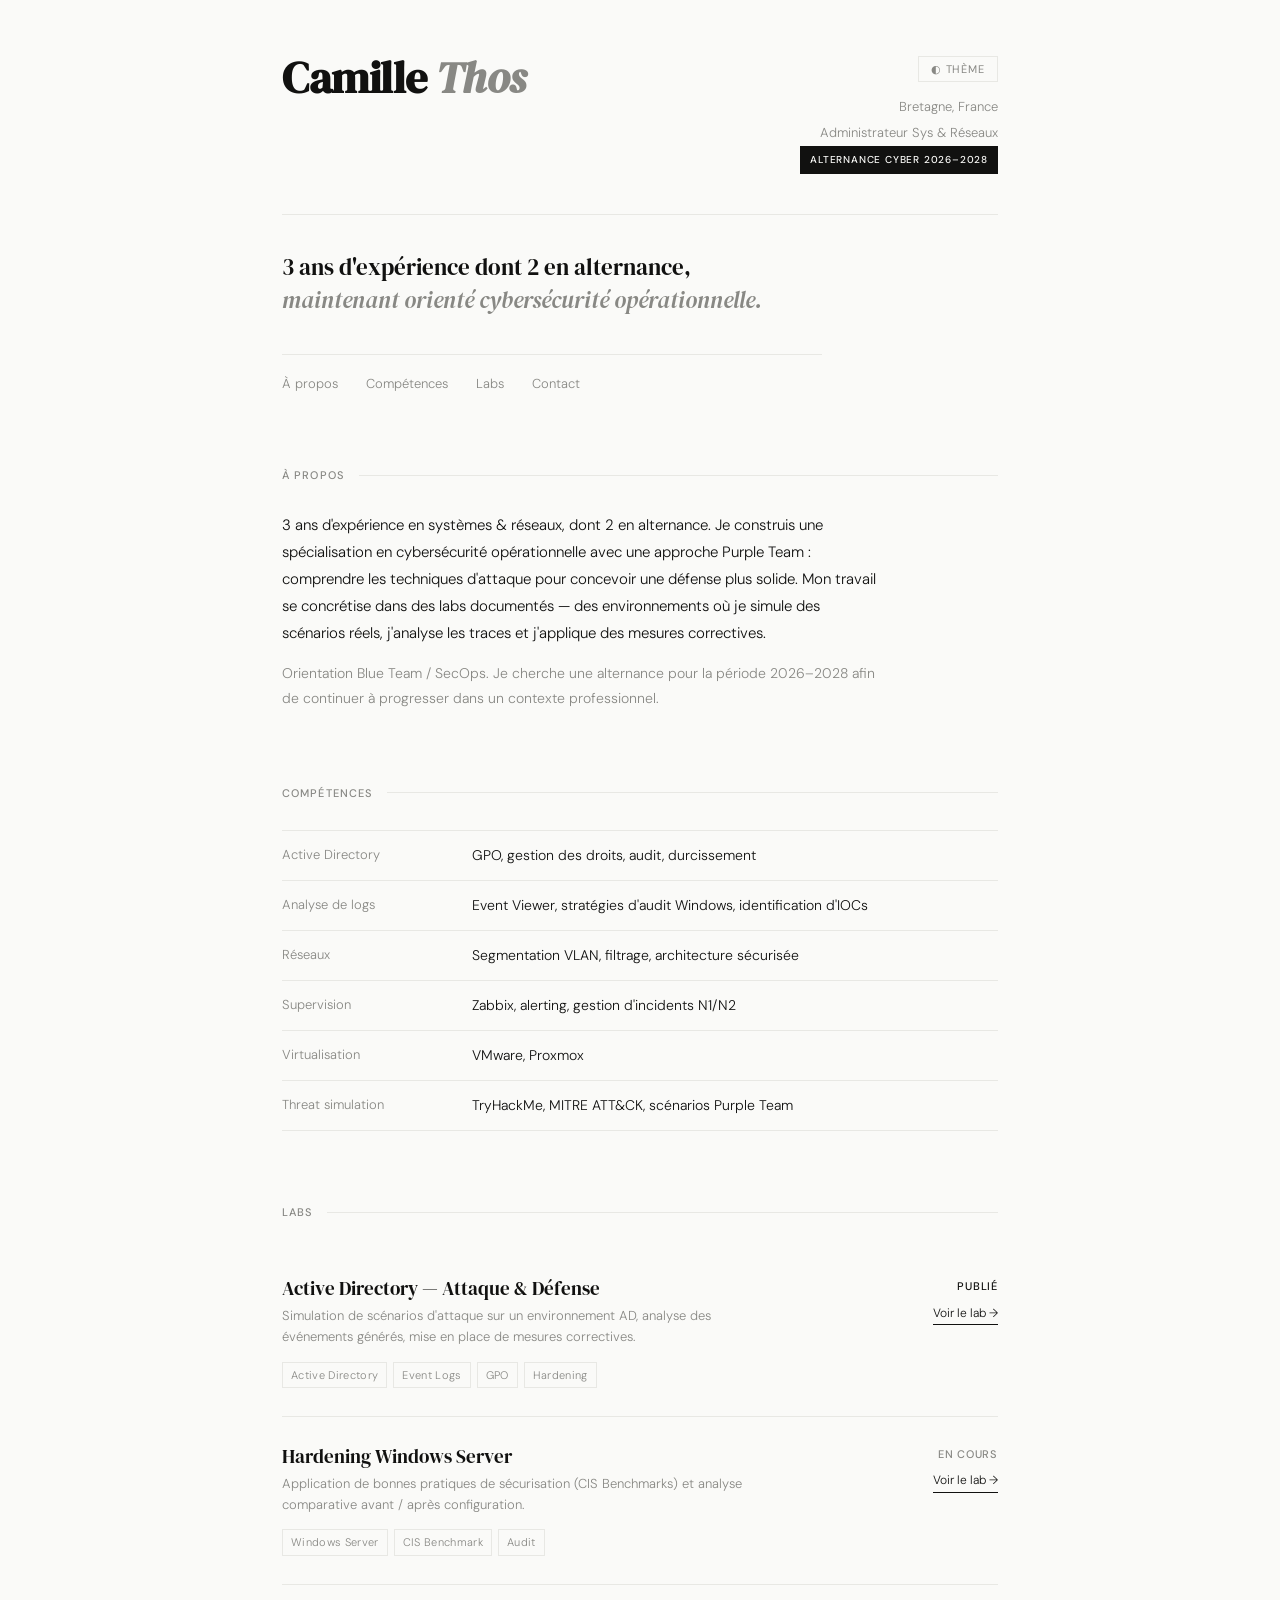
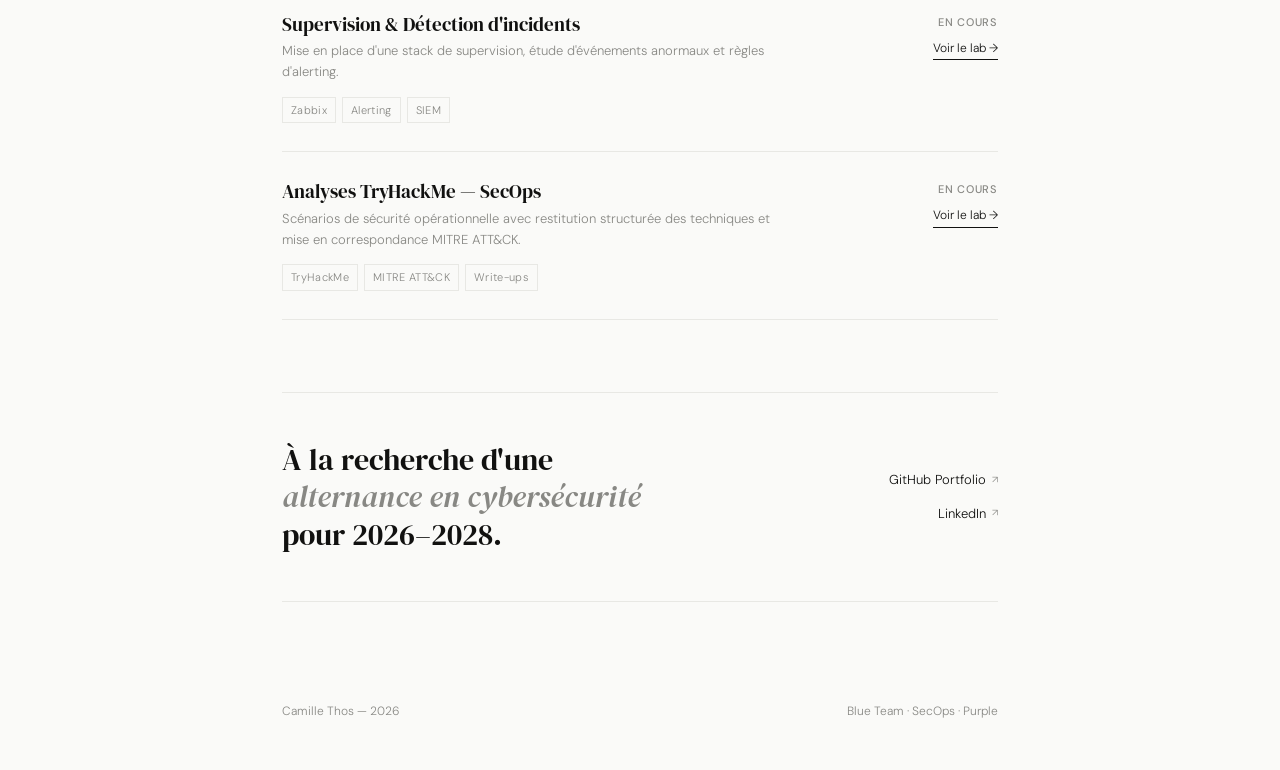
==== index.html @ 704ea91e "Update index.html" ====
<!DOCTYPE html>
<html lang="fr" data-theme="light">
<head>
  <meta charset="UTF-8" />
  <meta name="viewport" content="width=device-width, initial-scale=1.0" />
  <title>Camille Thos</title>
  <link href="https://fonts.googleapis.com/css2?family=DM+Serif+Display:ital@0;1&family=DM+Sans:opsz,wght@9..40,300;9..40,400;9..40,500&display=swap" rel="stylesheet" />
  <style>
    *, *::before, *::after { box-sizing: border-box; margin: 0; padding: 0; }

    :root {
      --white: #fafaf8;
      --black: #111110;
      --gray: #888884;
      --light: #e8e8e4;
      --serif: 'DM Serif Display', Georgia, serif;
      --sans: 'DM Sans', sans-serif;
    }

    [data-theme="dark"] {
      --white: #111110;
      --black: #eeecea;
      --gray: #888884;
      --light: #2a2a28;
    }

    html { scroll-behavior: smooth; }

    body {
      background: var(--white);
      color: var(--black);
      font-family: var(--sans);
      font-weight: 300;
      font-size: 15px;
      line-height: 1.65;
      transition: background 0.2s, color 0.2s;
    }

    .container {
      max-width: 780px;
      margin: 0 auto;
      padding: 0 32px;
    }

    /* ── HEADER ── */
    header { padding: 56px 0 0; margin-bottom: 72px; }

    .header-top {
      display: flex;
      justify-content: space-between;
      align-items: flex-start;
      padding-bottom: 40px;
      border-bottom: 1px solid var(--light);
    }

    .name { font-family: var(--serif); font-size: 44px; line-height: 1; letter-spacing: -0.01em; }
    .name em { font-style: italic; color: var(--gray); }

    .header-right {
      display: flex;
      flex-direction: column;
      align-items: flex-end;
      gap: 12px;
    }

    .header-meta { text-align: right; font-size: 13px; color: var(--gray); line-height: 2; }

    .badge {
      display: inline-block;
      background: var(--black);
      color: var(--white);
      font-size: 10px;
      font-weight: 500;
      letter-spacing: 0.08em;
      text-transform: uppercase;
      padding: 4px 10px;
    }

    .theme-toggle {
      background: none;
      border: 1px solid var(--light);
      color: var(--gray);
      font-family: var(--sans);
      font-size: 11px;
      letter-spacing: 0.08em;
      text-transform: uppercase;
      padding: 5px 12px;
      cursor: pointer;
      transition: border-color 0.15s, color 0.15s;
    }
    .theme-toggle:hover { border-color: var(--gray); color: var(--black); }

    .header-intro {
      font-family: var(--serif);
      font-size: 23px;
      line-height: 1.45;
      max-width: 540px;
      padding: 36px 0;
      border-bottom: 1px solid var(--light);
    }
    .header-intro em { font-style: italic; color: var(--gray); }

    nav { display: flex; gap: 28px; padding: 18px 0 0; font-size: 13px; }
    nav a { color: var(--gray); text-decoration: none; transition: color 0.15s; }
    nav a:hover { color: var(--black); }

    /* ── SECTIONS ── */
    section { margin-bottom: 72px; }

    .section-label {
      font-size: 11px;
      font-weight: 500;
      letter-spacing: 0.1em;
      text-transform: uppercase;
      color: var(--gray);
      margin-bottom: 28px;
      display: flex;
      align-items: center;
      gap: 14px;
    }
    .section-label::after { content: ''; flex: 1; height: 1px; background: var(--light); }

    /* ── ABOUT ── */
    .about-body { max-width: 600px; }
    .about-body p { font-size: 15px; line-height: 1.8; }
    .about-body p + p { margin-top: 14px; color: var(--gray); font-size: 14px; }

    /* ── SKILLS ── */
    .skills-table { width: 100%; border-collapse: collapse; }
    .skills-table tr { border-bottom: 1px solid var(--light); }
    .skills-table tr:first-child { border-top: 1px solid var(--light); }
    .skills-table td { padding: 13px 0; vertical-align: top; font-size: 14px; }
    .skills-table td:first-child { width: 190px; color: var(--gray); font-size: 13px; padding-right: 20px; }

    /* ── LABS ── */
    .lab {
      padding: 28px 0;
      border-bottom: 1px solid var(--light);
      display: grid;
      grid-template-columns: 1fr auto;
      gap: 20px;
      align-items: start;
    }
    .lab:first-child { border-top: 1px solid var(--light); }
    .lab-title { font-family: var(--serif); font-size: 19px; margin-bottom: 6px; line-height: 1.2; }
    .lab-desc { font-size: 13px; color: var(--gray); line-height: 1.6; margin-bottom: 14px; max-width: 500px; }
    .lab-tags { display: flex; flex-wrap: wrap; gap: 6px; }
    .lab-tag { font-size: 11px; color: var(--gray); border: 1px solid var(--light); padding: 3px 8px; letter-spacing: 0.03em; }
    .lab-aside { text-align: right; }
    .lab-status { font-size: 11px; font-weight: 500; letter-spacing: 0.07em; text-transform: uppercase; color: var(--gray); display: block; margin-bottom: 8px; }
    .lab-status.on { color: var(--black); }
    .lab-link { font-size: 12px; color: var(--black); text-decoration: none; border-bottom: 1px solid currentColor; padding-bottom: 1px; transition: opacity 0.15s; display: block; }
    .lab-link:hover { opacity: 0.4; }

    /* ── CONTACT ── */
    .contact-wrap {
      border-top: 1px solid var(--light);
      border-bottom: 1px solid var(--light);
      padding: 48px 0;
      display: flex;
      justify-content: space-between;
      align-items: center;
      gap: 32px;
      flex-wrap: wrap;
    }
    .contact-heading { font-family: var(--serif); font-size: 30px; line-height: 1.25; }
    .contact-heading em { font-style: italic; color: var(--gray); }
    .contact-links { display: flex; flex-direction: column; gap: 12px; align-items: flex-end; }
    .clink { font-size: 13px; color: var(--black); text-decoration: none; display: flex; align-items: center; gap: 6px; transition: opacity 0.15s; }
    .clink:hover { opacity: 0.45; }
    .clink::after { content: '↗'; font-size: 10px; color: var(--gray); }

    /* ── FOOTER ── */
    footer { padding: 28px 0 48px; font-size: 12px; color: var(--gray); display: flex; justify-content: space-between; flex-wrap: wrap; gap: 8px; }

    /* ── FADE ── */
    [data-f] { opacity: 0; transform: translateY(10px); transition: opacity 0.5s ease, transform 0.5s ease; }
    [data-f].in { opacity: 1; transform: none; }

    @media (max-width: 580px) {
      .header-top { flex-direction: column; gap: 20px; }
      .header-right { align-items: flex-start; }
      .name { font-size: 34px; }
      .header-intro { font-size: 19px; }
      .lab { grid-template-columns: 1fr; }
      .lab-aside { text-align: left; display: flex; gap: 14px; align-items: center; }
      .contact-wrap { flex-direction: column; }
      .contact-links { align-items: flex-start; }
    }
  </style>
</head>
<body>
<div class="container">

  <header>
    <div class="header-top">
      <h1 class="name">Camille <em>Thos</em></h1>
      <div class="header-right">
        <button class="theme-toggle" onclick="toggleTheme()">◐ Thème</button>
        <div class="header-meta">
          Bretagne, France<br>
          Administrateur Sys & Réseaux<br>
          <span class="badge">Alternance cyber 2026–2028</span>
        </div>
      </div>
    </div>

    <p class="header-intro">
      3 ans d'expérience dont 2 en alternance,<br>
      <em>maintenant orienté cybersécurité opérationnelle.</em>
    </p>

    <nav>
      <a href="#apropos">À propos</a>
      <a href="#competences">Compétences</a>
      <a href="#labs">Labs</a>
      <a href="#contact">Contact</a>
    </nav>
  </header>

  <section id="apropos" data-f>
    <div class="section-label">À propos</div>
    <div class="about-body">
      <p>3 ans d'expérience en systèmes & réseaux, dont 2 en alternance. Je construis une spécialisation en cybersécurité opérationnelle avec une approche Purple Team : comprendre les techniques d'attaque pour concevoir une défense plus solide. Mon travail se concrétise dans des labs documentés — des environnements où je simule des scénarios réels, j'analyse les traces et j'applique des mesures correctives.</p>
      <p>Orientation Blue Team / SecOps. Je cherche une alternance pour la période 2026–2028 afin de continuer à progresser dans un contexte professionnel.</p>
    </div>
  </section>

  <section id="competences" data-f>
    <div class="section-label">Compétences</div>
    <table class="skills-table">
      <tr><td>Active Directory</td><td>GPO, gestion des droits, audit, durcissement</td></tr>
      <tr><td>Analyse de logs</td><td>Event Viewer, stratégies d'audit Windows, identification d'IOCs</td></tr>
      <tr><td>Réseaux</td><td>Segmentation VLAN, filtrage, architecture sécurisée</td></tr>
      <tr><td>Supervision</td><td>Zabbix, alerting, gestion d'incidents N1/N2</td></tr>
      <tr><td>Virtualisation</td><td>VMware, Proxmox</td></tr>
      <tr><td>Threat simulation</td><td>TryHackMe, MITRE ATT&amp;CK, scénarios Purple Team</td></tr>
    </table>
  </section>

  <section id="labs" data-f>
    <div class="section-label">Labs</div>

    <div class="lab">
      <div>
        <div class="lab-title">Active Directory — Attaque & Défense</div>
        <div class="lab-desc">Simulation de scénarios d'attaque sur un environnement AD, analyse des événements générés, mise en place de mesures correctives.</div>
        <div class="lab-tags">
          <span class="lab-tag">Active Directory</span>
          <span class="lab-tag">Event Logs</span>
          <span class="lab-tag">GPO</span>
          <span class="lab-tag">Hardening</span>
        </div>
      </div>
      <div class="lab-aside">
        <span class="lab-status on">Publié</span>
        <a class="lab-link" href="lab-ad.html">Voir le lab →</a>
      </div>
    </div>

    <div class="lab">
      <div>
        <div class="lab-title">Hardening Windows Server</div>
        <div class="lab-desc">Application de bonnes pratiques de sécurisation (CIS Benchmarks) et analyse comparative avant / après configuration.</div>
        <div class="lab-tags">
          <span class="lab-tag">Windows Server</span>
          <span class="lab-tag">CIS Benchmark</span>
          <span class="lab-tag">Audit</span>
        </div>
      </div>
      <div class="lab-aside">
        <span class="lab-status">En cours</span>
        <a class="lab-link" href="lab-hardening.html">Voir le lab →</a>
      </div>
    </div>

    <div class="lab">
      <div>
        <div class="lab-title">Supervision & Détection d'incidents</div>
        <div class="lab-desc">Mise en place d'une stack de supervision, étude d'événements anormaux et règles d'alerting.</div>
        <div class="lab-tags">
          <span class="lab-tag">Zabbix</span>
          <span class="lab-tag">Alerting</span>
          <span class="lab-tag">SIEM</span>
        </div>
      </div>
      <div class="lab-aside">
        <span class="lab-status">En cours</span>
        <a class="lab-link" href="lab-supervision.html">Voir le lab →</a>
      </div>
    </div>

    <div class="lab">
      <div>
        <div class="lab-title">Analyses TryHackMe — SecOps</div>
        <div class="lab-desc">Scénarios de sécurité opérationnelle avec restitution structurée des techniques et mise en correspondance MITRE ATT&amp;CK.</div>
        <div class="lab-tags">
          <span class="lab-tag">TryHackMe</span>
          <span class="lab-tag">MITRE ATT&amp;CK</span>
          <span class="lab-tag">Write-ups</span>
        </div>
      </div>
      <div class="lab-aside">
        <span class="lab-status">En cours</span>
        <a class="lab-link" href="lab-tryhackme.html">Voir le lab →</a>
      </div>
    </div>

  </section>

  <section id="contact" data-f>
    <div class="contact-wrap">
      <div class="contact-heading">
        À la recherche d'une<br>
        <em>alternance en cybersécurité</em><br>
        pour 2026–2028.
      </div>
      <div class="contact-links">
        <a class="clink" href="https://github.com/camille-thos/Cyber-Portfolio" target="_blank">GitHub Portfolio</a>
        <a class="clink" href="https://www.linkedin.com/in/camille-thos" target="_blank">LinkedIn</a>
      </div>
    </div>
  </section>

  <footer>
    <span>Camille Thos — 2026</span>
    <span>Blue Team · SecOps · Purple</span>
  </footer>

</div>
<script>
  const obs = new IntersectionObserver(entries => {
    entries.forEach(e => { if (e.isIntersecting) { e.target.classList.add('in'); obs.unobserve(e.target); } });
  }, { threshold: 0.08 });
  document.querySelectorAll('[data-f]').forEach(el => obs.observe(el));

  function toggleTheme() {
    const html = document.documentElement;
    const next = html.getAttribute('data-theme') === 'dark' ? 'light' : 'dark';
    html.setAttribute('data-theme', next);
    localStorage.setItem('theme', next);
  }
  const saved = localStorage.getItem('theme');
  if (saved) document.documentElement.setAttribute('data-theme', saved);
</script>
</body>
</html>
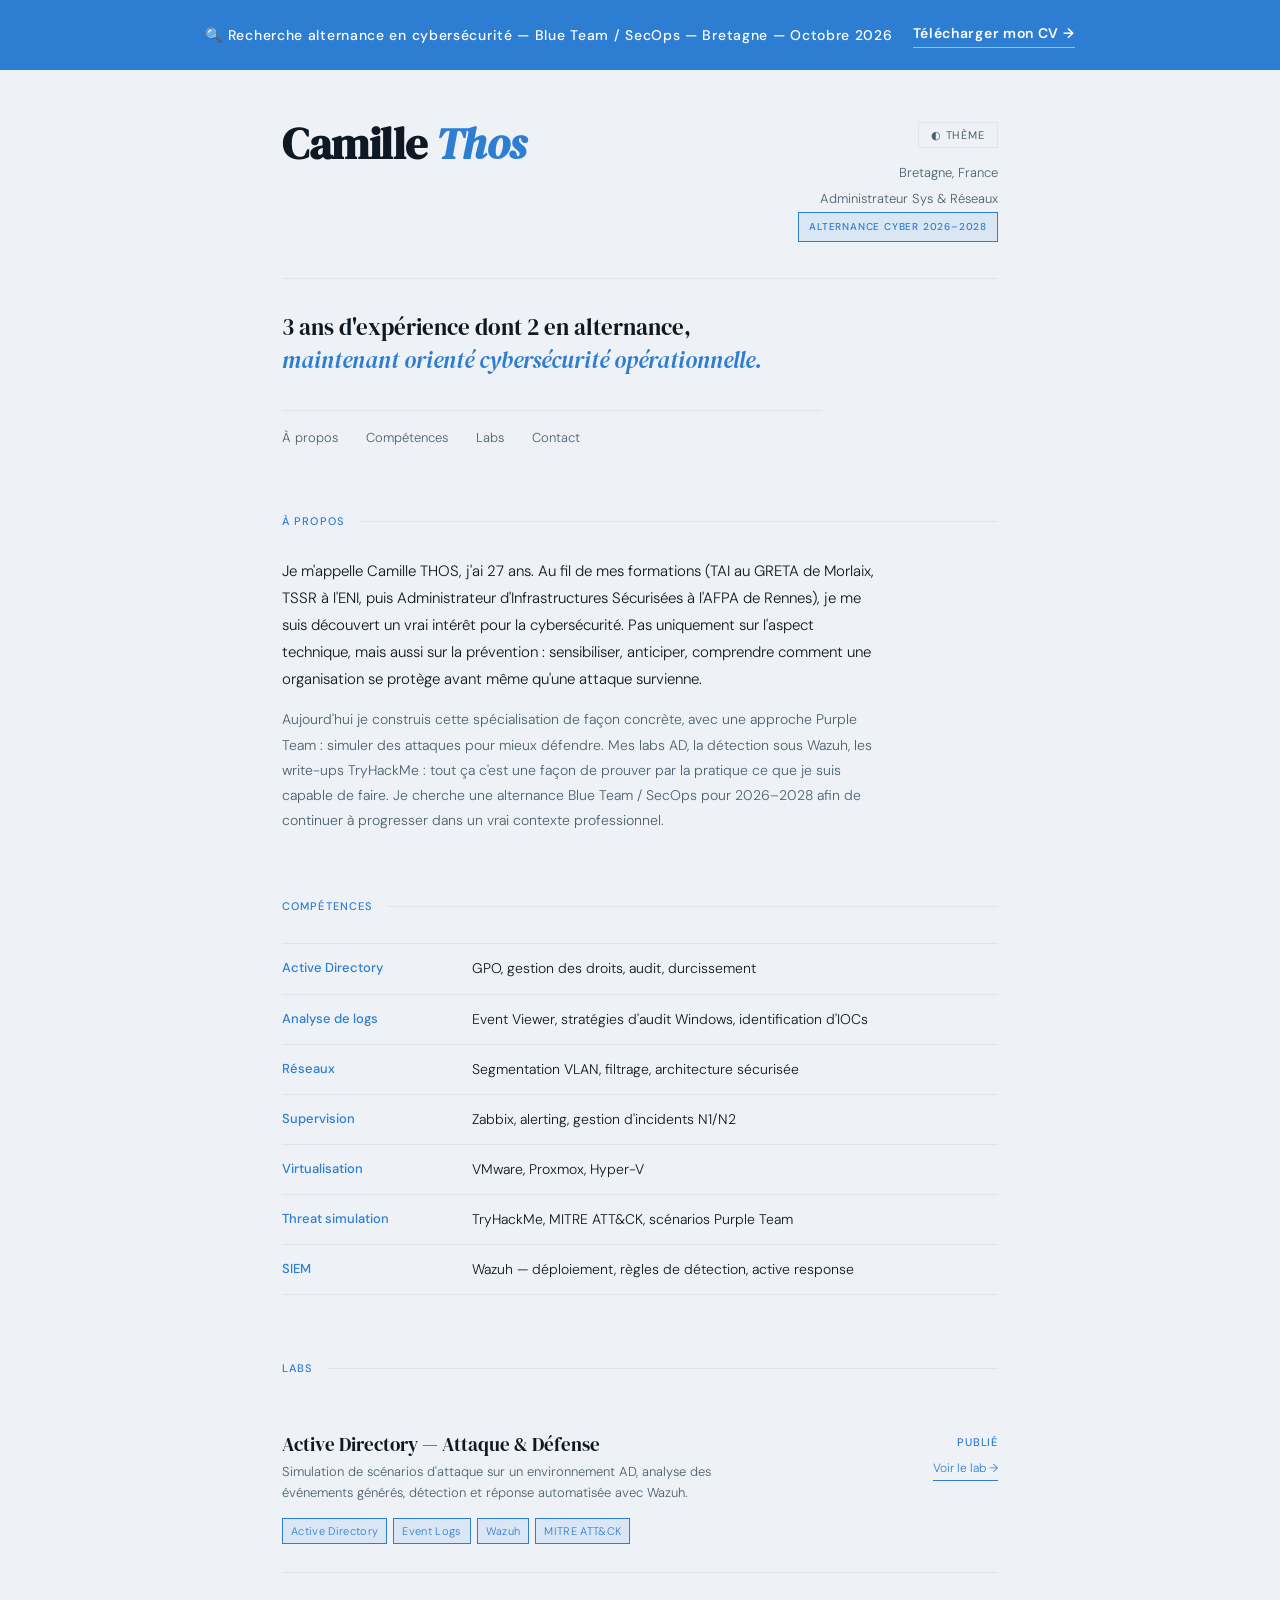
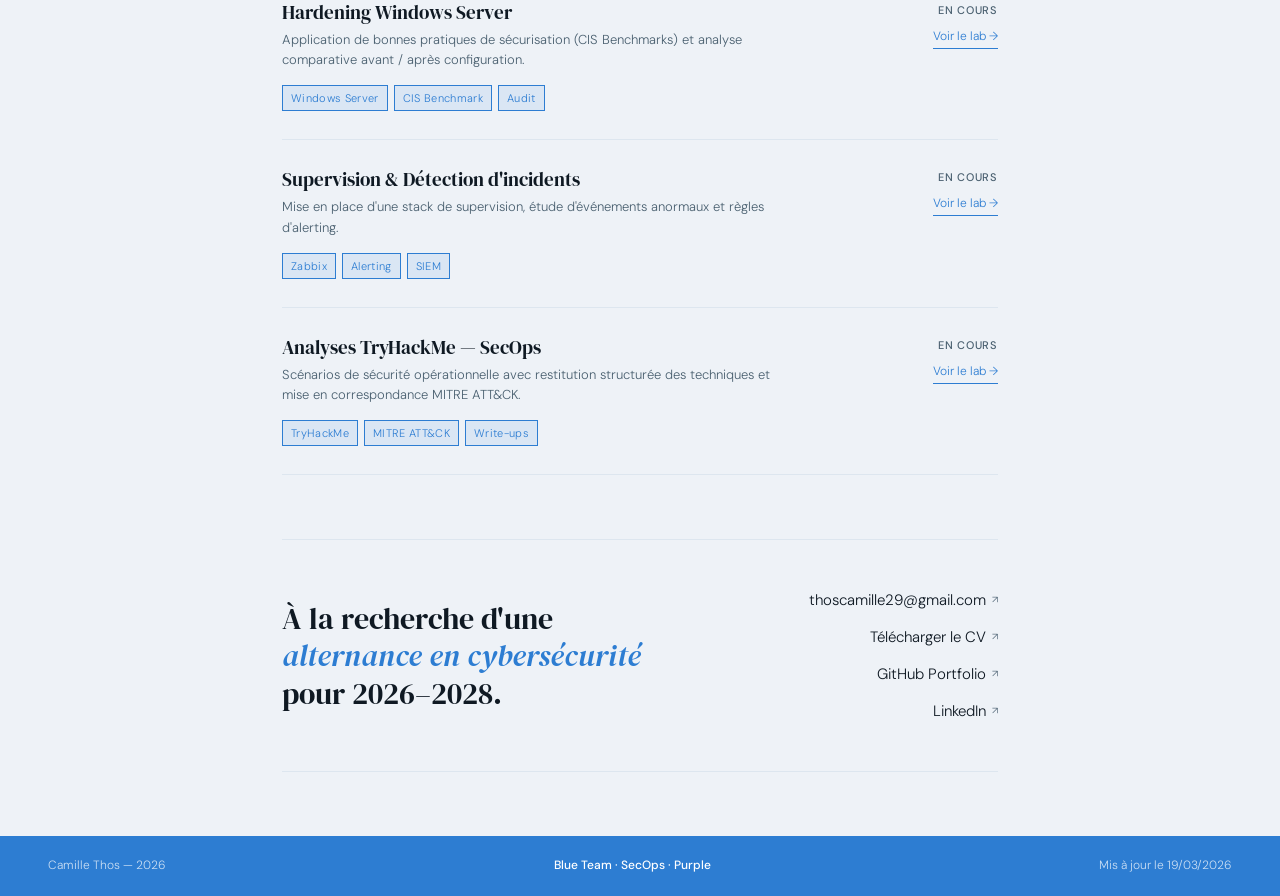
==== commit c00d5e07: "Add files via upload" ====
--- a/index.html
+++ b/index.html
@@ -5,208 +5,32 @@
   <meta name="viewport" content="width=device-width, initial-scale=1.0" />
   <title>Camille Thos</title>
   <link href="https://fonts.googleapis.com/css2?family=DM+Serif+Display:ital@0;1&family=DM+Sans:opsz,wght@9..40,300;9..40,400;9..40,500&display=swap" rel="stylesheet" />
-  <style>
-    *, *::before, *::after { box-sizing: border-box; margin: 0; padding: 0; }
-
-    :root {
-      --white: #fafaf8;
-      --black: #111110;
-      --gray: #888884;
-      --light: #e8e8e4;
-      --serif: 'DM Serif Display', Georgia, serif;
-      --sans: 'DM Sans', sans-serif;
-    }
-
-    [data-theme="dark"] {
-      --white: #111110;
-      --black: #eeecea;
-      --gray: #888884;
-      --light: #2a2a28;
-    }
-
-    html { scroll-behavior: smooth; }
-
-    body {
-      background: var(--white);
-      color: var(--black);
-      font-family: var(--sans);
-      font-weight: 300;
-      font-size: 15px;
-      line-height: 1.65;
-      transition: background 0.2s, color 0.2s;
-    }
-
-    .container {
-      max-width: 780px;
-      margin: 0 auto;
-      padding: 0 32px;
-    }
-
-    /* ── HEADER ── */
-    header { padding: 56px 0 0; margin-bottom: 72px; }
-
-    .header-top {
-      display: flex;
-      justify-content: space-between;
-      align-items: flex-start;
-      padding-bottom: 40px;
-      border-bottom: 1px solid var(--light);
-    }
-
-    .name { font-family: var(--serif); font-size: 44px; line-height: 1; letter-spacing: -0.01em; }
-    .name em { font-style: italic; color: var(--gray); }
-
-    .header-right {
-      display: flex;
-      flex-direction: column;
-      align-items: flex-end;
-      gap: 12px;
-    }
-
-    .header-meta { text-align: right; font-size: 13px; color: var(--gray); line-height: 2; }
-
-    .badge {
-      display: inline-block;
-      background: var(--black);
-      color: var(--white);
-      font-size: 10px;
-      font-weight: 500;
-      letter-spacing: 0.08em;
-      text-transform: uppercase;
-      padding: 4px 10px;
-    }
-
-    .theme-toggle {
-      background: none;
-      border: 1px solid var(--light);
-      color: var(--gray);
-      font-family: var(--sans);
-      font-size: 11px;
-      letter-spacing: 0.08em;
-      text-transform: uppercase;
-      padding: 5px 12px;
-      cursor: pointer;
-      transition: border-color 0.15s, color 0.15s;
-    }
-    .theme-toggle:hover { border-color: var(--gray); color: var(--black); }
-
-    .header-intro {
-      font-family: var(--serif);
-      font-size: 23px;
-      line-height: 1.45;
-      max-width: 540px;
-      padding: 36px 0;
-      border-bottom: 1px solid var(--light);
-    }
-    .header-intro em { font-style: italic; color: var(--gray); }
-
-    nav { display: flex; gap: 28px; padding: 18px 0 0; font-size: 13px; }
-    nav a { color: var(--gray); text-decoration: none; transition: color 0.15s; }
-    nav a:hover { color: var(--black); }
-
-    /* ── SECTIONS ── */
-    section { margin-bottom: 72px; }
-
-    .section-label {
-      font-size: 11px;
-      font-weight: 500;
-      letter-spacing: 0.1em;
-      text-transform: uppercase;
-      color: var(--gray);
-      margin-bottom: 28px;
-      display: flex;
-      align-items: center;
-      gap: 14px;
-    }
-    .section-label::after { content: ''; flex: 1; height: 1px; background: var(--light); }
-
-    /* ── ABOUT ── */
-    .about-body { max-width: 600px; }
-    .about-body p { font-size: 15px; line-height: 1.8; }
-    .about-body p + p { margin-top: 14px; color: var(--gray); font-size: 14px; }
-
-    /* ── SKILLS ── */
-    .skills-table { width: 100%; border-collapse: collapse; }
-    .skills-table tr { border-bottom: 1px solid var(--light); }
-    .skills-table tr:first-child { border-top: 1px solid var(--light); }
-    .skills-table td { padding: 13px 0; vertical-align: top; font-size: 14px; }
-    .skills-table td:first-child { width: 190px; color: var(--gray); font-size: 13px; padding-right: 20px; }
-
-    /* ── LABS ── */
-    .lab {
-      padding: 28px 0;
-      border-bottom: 1px solid var(--light);
-      display: grid;
-      grid-template-columns: 1fr auto;
-      gap: 20px;
-      align-items: start;
-    }
-    .lab:first-child { border-top: 1px solid var(--light); }
-    .lab-title { font-family: var(--serif); font-size: 19px; margin-bottom: 6px; line-height: 1.2; }
-    .lab-desc { font-size: 13px; color: var(--gray); line-height: 1.6; margin-bottom: 14px; max-width: 500px; }
-    .lab-tags { display: flex; flex-wrap: wrap; gap: 6px; }
-    .lab-tag { font-size: 11px; color: var(--gray); border: 1px solid var(--light); padding: 3px 8px; letter-spacing: 0.03em; }
-    .lab-aside { text-align: right; }
-    .lab-status { font-size: 11px; font-weight: 500; letter-spacing: 0.07em; text-transform: uppercase; color: var(--gray); display: block; margin-bottom: 8px; }
-    .lab-status.on { color: var(--black); }
-    .lab-link { font-size: 12px; color: var(--black); text-decoration: none; border-bottom: 1px solid currentColor; padding-bottom: 1px; transition: opacity 0.15s; display: block; }
-    .lab-link:hover { opacity: 0.4; }
-
-    /* ── CONTACT ── */
-    .contact-wrap {
-      border-top: 1px solid var(--light);
-      border-bottom: 1px solid var(--light);
-      padding: 48px 0;
-      display: flex;
-      justify-content: space-between;
-      align-items: center;
-      gap: 32px;
-      flex-wrap: wrap;
-    }
-    .contact-heading { font-family: var(--serif); font-size: 30px; line-height: 1.25; }
-    .contact-heading em { font-style: italic; color: var(--gray); }
-    .contact-links { display: flex; flex-direction: column; gap: 12px; align-items: flex-end; }
-    .clink { font-size: 13px; color: var(--black); text-decoration: none; display: flex; align-items: center; gap: 6px; transition: opacity 0.15s; }
-    .clink:hover { opacity: 0.45; }
-    .clink::after { content: '↗'; font-size: 10px; color: var(--gray); }
-
-    /* ── FOOTER ── */
-    footer { padding: 28px 0 48px; font-size: 12px; color: var(--gray); display: flex; justify-content: space-between; flex-wrap: wrap; gap: 8px; }
-
-    /* ── FADE ── */
-    [data-f] { opacity: 0; transform: translateY(10px); transition: opacity 0.5s ease, transform 0.5s ease; }
-    [data-f].in { opacity: 1; transform: none; }
-
-    @media (max-width: 580px) {
-      .header-top { flex-direction: column; gap: 20px; }
-      .header-right { align-items: flex-start; }
-      .name { font-size: 34px; }
-      .header-intro { font-size: 19px; }
-      .lab { grid-template-columns: 1fr; }
-      .lab-aside { text-align: left; display: flex; gap: 14px; align-items: center; }
-      .contact-wrap { flex-direction: column; }
-      .contact-links { align-items: flex-start; }
-    }
-  </style>
+  <link rel="stylesheet" href="style.css" />
 </head>
 <body>
+
+<div class="banner">
+  &#128269; Recherche alternance en cybersécurité — Blue Team / SecOps — Bretagne — Octobre 2026
+  <a href="CV_THOS_CAMILLE.pdf" target="_blank">Télécharger mon CV →</a>
+</div>
+
 <div class="container">
 
   <header>
     <div class="header-top">
       <h1 class="name">Camille <em>Thos</em></h1>
       <div class="header-right">
-        <button class="theme-toggle" onclick="toggleTheme()">◐ Thème</button>
+        <button class="theme-toggle" onclick="toggleTheme()">&#9680; Thème</button>
         <div class="header-meta">
           Bretagne, France<br>
-          Administrateur Sys & Réseaux<br>
-          <span class="badge">Alternance cyber 2026–2028</span>
+          Administrateur Sys &amp; Réseaux<br>
+          <span class="badge">Alternance cyber 2026&ndash;2028</span>
         </div>
       </div>
     </div>
 
     <p class="header-intro">
-      3 ans d'expérience dont 2 en alternance,<br>
+      3 ans d&apos;expérience dont 2 en alternance,<br>
       <em>maintenant orienté cybersécurité opérationnelle.</em>
     </p>
 
@@ -221,8 +45,8 @@
   <section id="apropos" data-f>
     <div class="section-label">À propos</div>
     <div class="about-body">
-      <p>3 ans d'expérience en systèmes & réseaux, dont 2 en alternance. Je construis une spécialisation en cybersécurité opérationnelle avec une approche Purple Team : comprendre les techniques d'attaque pour concevoir une défense plus solide. Mon travail se concrétise dans des labs documentés — des environnements où je simule des scénarios réels, j'analyse les traces et j'applique des mesures correctives.</p>
-      <p>Orientation Blue Team / SecOps. Je cherche une alternance pour la période 2026–2028 afin de continuer à progresser dans un contexte professionnel.</p>
+      <p>Je m&apos;appelle Camille THOS, j&apos;ai 27 ans. Au fil de mes formations (TAI au GRETA de Morlaix, TSSR à l&apos;ENI, puis Administrateur d&apos;Infrastructures Sécurisées à l&apos;AFPA de Rennes), je me suis découvert un vrai intérêt pour la cybersécurité. Pas uniquement sur l&apos;aspect technique, mais aussi sur la prévention : sensibiliser, anticiper, comprendre comment une organisation se protège avant même qu&apos;une attaque survienne.</p>
+      <p>Aujourd&apos;hui je construis cette spécialisation de façon concrète, avec une approche Purple Team : simuler des attaques pour mieux défendre. Mes labs AD, la détection sous Wazuh, les write-ups TryHackMe : tout ça c&apos;est une façon de prouver par la pratique ce que je suis capable de faire. Je cherche une alternance Blue Team / SecOps pour 2026&ndash;2028 afin de continuer à progresser dans un vrai contexte professionnel.</p>
     </div>
   </section>
 
@@ -230,11 +54,12 @@
     <div class="section-label">Compétences</div>
     <table class="skills-table">
       <tr><td>Active Directory</td><td>GPO, gestion des droits, audit, durcissement</td></tr>
-      <tr><td>Analyse de logs</td><td>Event Viewer, stratégies d'audit Windows, identification d'IOCs</td></tr>
+      <tr><td>Analyse de logs</td><td>Event Viewer, stratégies d&apos;audit Windows, identification d&apos;IOCs</td></tr>
       <tr><td>Réseaux</td><td>Segmentation VLAN, filtrage, architecture sécurisée</td></tr>
-      <tr><td>Supervision</td><td>Zabbix, alerting, gestion d'incidents N1/N2</td></tr>
-      <tr><td>Virtualisation</td><td>VMware, Proxmox</td></tr>
+      <tr><td>Supervision</td><td>Zabbix, alerting, gestion d&apos;incidents N1/N2</td></tr>
+      <tr><td>Virtualisation</td><td>VMware, Proxmox, Hyper-V</td></tr>
       <tr><td>Threat simulation</td><td>TryHackMe, MITRE ATT&amp;CK, scénarios Purple Team</td></tr>
+      <tr><td>SIEM</td><td>Wazuh — déploiement, règles de détection, active response</td></tr>
     </table>
   </section>
 
@@ -243,13 +68,13 @@
 
     <div class="lab">
       <div>
-        <div class="lab-title">Active Directory — Attaque & Défense</div>
-        <div class="lab-desc">Simulation de scénarios d'attaque sur un environnement AD, analyse des événements générés, mise en place de mesures correctives.</div>
+        <div class="lab-title">Active Directory — Attaque &amp; Défense</div>
+        <div class="lab-desc">Simulation de scénarios d&apos;attaque sur un environnement AD, analyse des événements générés, détection et réponse automatisée avec Wazuh.</div>
         <div class="lab-tags">
           <span class="lab-tag">Active Directory</span>
           <span class="lab-tag">Event Logs</span>
-          <span class="lab-tag">GPO</span>
-          <span class="lab-tag">Hardening</span>
+          <span class="lab-tag">Wazuh</span>
+          <span class="lab-tag">MITRE ATT&amp;CK</span>
         </div>
       </div>
       <div class="lab-aside">
@@ -276,8 +101,8 @@
 
     <div class="lab">
       <div>
-        <div class="lab-title">Supervision & Détection d'incidents</div>
-        <div class="lab-desc">Mise en place d'une stack de supervision, étude d'événements anormaux et règles d'alerting.</div>
+        <div class="lab-title">Supervision &amp; Détection d&apos;incidents</div>
+        <div class="lab-desc">Mise en place d&apos;une stack de supervision, étude d&apos;événements anormaux et règles d&apos;alerting.</div>
         <div class="lab-tags">
           <span class="lab-tag">Zabbix</span>
           <span class="lab-tag">Alerting</span>
@@ -311,11 +136,13 @@
   <section id="contact" data-f>
     <div class="contact-wrap">
       <div class="contact-heading">
-        À la recherche d'une<br>
+        À la recherche d&apos;une<br>
         <em>alternance en cybersécurité</em><br>
-        pour 2026–2028.
+        pour 2026&ndash;2028.
       </div>
       <div class="contact-links">
+        <a class="clink" href="mailto:thoscamille29@gmail.com">thoscamille29@gmail.com</a>
+        <a class="clink" href="CV_THOS_CAMILLE.pdf" target="_blank">Télécharger le CV</a>
         <a class="clink" href="https://github.com/camille-thos/Cyber-Portfolio" target="_blank">GitHub Portfolio</a>
         <a class="clink" href="https://www.linkedin.com/in/camille-thos" target="_blank">LinkedIn</a>
       </div>
@@ -323,14 +150,16 @@
   </section>
 
   <footer>
-    <span>Camille Thos — 2026</span>
-    <span>Blue Team · SecOps · Purple</span>
+    <span>Camille Thos &mdash; 2026</span>
+    <span class="footer-accent">Blue Team &middot; SecOps &middot; Purple</span>
+    <span>Mis à jour le 19/03/2026</span>
   </footer>
 
-</div>
 <script>
   const obs = new IntersectionObserver(entries => {
-    entries.forEach(e => { if (e.isIntersecting) { e.target.classList.add('in'); obs.unobserve(e.target); } });
+    entries.forEach(e => {
+      if (e.isIntersecting) { e.target.classList.add('in'); obs.unobserve(e.target); }
+    });
   }, { threshold: 0.08 });
   document.querySelectorAll('[data-f]').forEach(el => obs.observe(el));
 
--- a/style.css
+++ b/style.css
@@ -0,0 +1,277 @@
+*, *::before, *::after { box-sizing: border-box; margin: 0; padding: 0; }
+
+:root {
+  --white: #eef2f7;
+  --black: #0f1923;
+  --gray: #4a6070;
+  --light: #dde6ef;
+  --accent: #2d7dd2;
+  --accent-dim: rgba(45,125,210,0.10);
+  --serif: 'DM Serif Display', Georgia, serif;
+  --sans: 'DM Sans', sans-serif;
+}
+
+[data-theme="dark"] {
+  --white: #0b1520;
+  --black: #dde8f0;
+  --gray: #8aacbe;
+  --light: #1a2a38;
+  --accent: #4a9edd;
+  --accent-dim: rgba(74,158,221,0.12);
+}
+
+html { scroll-behavior: smooth; }
+
+body {
+  background: var(--white);
+  color: var(--black);
+  font-family: var(--sans);
+  font-weight: 300;
+  font-size: 15px;
+  line-height: 1.65;
+  transition: background 0.2s, color 0.2s;
+}
+
+.container { max-width: 780px; margin: 0 auto; padding: 0 32px; }
+
+/* ── BANNER ── */
+.banner {
+  background: var(--accent);
+  color: #fff;
+  text-align: center;
+  padding: 22px 32px;
+  font-size: 14px;
+  font-weight: 500;
+  letter-spacing: 0.05em;
+  display: flex;
+  align-items: center;
+  justify-content: center;
+  gap: 20px;
+  flex-wrap: wrap;
+}
+.banner a {
+  color: #fff;
+  text-decoration: none;
+  border-bottom: 1px solid rgba(255,255,255,0.5);
+  padding-bottom: 2px;
+  font-size: 14px;
+  font-weight: 600;
+  transition: border-color 0.15s;
+}
+.banner a:hover { border-color: #fff; }
+
+/* ── HEADER ── */
+header { padding: 52px 0 0; margin-bottom: 64px; }
+
+.header-top {
+  display: flex;
+  justify-content: space-between;
+  align-items: flex-start;
+  padding-bottom: 36px;
+  border-bottom: 1px solid var(--light);
+}
+
+.name { font-family: var(--serif); font-size: 44px; line-height: 1; letter-spacing: -0.01em; }
+.name em { font-style: italic; color: var(--accent); }
+
+.header-right { display: flex; flex-direction: column; align-items: flex-end; gap: 12px; }
+.header-meta { text-align: right; font-size: 13px; color: var(--gray); line-height: 2; }
+
+.badge {
+  display: inline-block;
+  background: var(--accent-dim);
+  color: var(--accent);
+  border: 1px solid var(--accent);
+  font-size: 10px;
+  font-weight: 500;
+  letter-spacing: 0.08em;
+  text-transform: uppercase;
+  padding: 4px 10px;
+}
+
+.theme-toggle {
+  background: none;
+  border: 1px solid var(--light);
+  color: var(--gray);
+  font-family: var(--sans);
+  font-size: 11px;
+  letter-spacing: 0.08em;
+  text-transform: uppercase;
+  padding: 5px 12px;
+  cursor: pointer;
+  transition: border-color 0.15s, color 0.15s;
+}
+.theme-toggle:hover { border-color: var(--accent); color: var(--accent); }
+
+.header-intro {
+  font-family: var(--serif);
+  font-size: 23px;
+  line-height: 1.45;
+  max-width: 540px;
+  padding: 32px 0;
+  border-bottom: 1px solid var(--light);
+}
+.header-intro em { font-style: italic; color: var(--accent); }
+
+nav { display: flex; gap: 28px; padding: 16px 0 0; font-size: 13px; }
+nav a { color: var(--gray); text-decoration: none; transition: color 0.15s; }
+nav a:hover, nav a.active { color: var(--accent); }
+
+/* ── SECTION LABEL ── */
+section { margin-bottom: 64px; }
+
+.section-label {
+  font-size: 11px;
+  font-weight: 500;
+  letter-spacing: 0.1em;
+  text-transform: uppercase;
+  color: var(--accent);
+  margin-bottom: 28px;
+  display: flex;
+  align-items: center;
+  gap: 14px;
+}
+.section-label::after { content: ''; flex: 1; height: 1px; background: var(--light); }
+
+/* ── ABOUT ── */
+.about-body { max-width: 600px; }
+.about-body p { font-size: 15px; line-height: 1.8; color: var(--black); }
+.about-body p + p { margin-top: 14px; color: var(--gray); font-size: 14px; }
+
+/* ── SKILLS ── */
+.skills-table { width: 100%; border-collapse: collapse; }
+.skills-table tr { border-bottom: 1px solid var(--light); }
+.skills-table tr:first-child { border-top: 1px solid var(--light); }
+.skills-table td { padding: 13px 0; vertical-align: top; font-size: 14px; color: var(--black); }
+.skills-table td:first-child { width: 190px; color: var(--accent); font-size: 13px; font-weight: 500; padding-right: 20px; }
+
+/* ── LABS (index) ── */
+.lab {
+  padding: 28px 0;
+  border-bottom: 1px solid var(--light);
+  display: grid;
+  grid-template-columns: 1fr auto;
+  gap: 20px;
+  align-items: start;
+}
+.lab:first-child { border-top: 1px solid var(--light); }
+.lab-title { font-family: var(--serif); font-size: 19px; margin-bottom: 6px; line-height: 1.2; color: var(--black); }
+.lab-desc { font-size: 13px; color: var(--gray); line-height: 1.6; margin-bottom: 14px; max-width: 500px; }
+.lab-tags { display: flex; flex-wrap: wrap; gap: 6px; }
+.lab-tag { font-size: 11px; color: var(--accent); background: var(--accent-dim); border: 1px solid var(--accent); padding: 3px 8px; letter-spacing: 0.03em; }
+.lab-aside { text-align: right; }
+.lab-status { font-size: 11px; font-weight: 500; letter-spacing: 0.07em; text-transform: uppercase; color: var(--gray); display: block; margin-bottom: 8px; }
+.lab-status.on { color: var(--accent); }
+.lab-link { font-size: 12px; color: var(--accent); text-decoration: none; border-bottom: 1px solid currentColor; padding-bottom: 1px; transition: opacity 0.15s; display: block; }
+.lab-link:hover { opacity: 0.5; }
+
+/* ── LAB PAGE ── */
+.breadcrumb { font-size: 12px; color: var(--gray); margin-bottom: 48px; display: flex; align-items: center; gap: 8px; }
+.breadcrumb a { color: var(--gray); text-decoration: none; transition: color 0.15s; }
+.breadcrumb a:hover { color: var(--accent); }
+.breadcrumb span { color: var(--light); }
+
+.lab-header { margin-bottom: 64px; }
+.lab-meta { display: flex; align-items: center; gap: 16px; margin-bottom: 20px; flex-wrap: wrap; }
+.lab-num { font-size: 11px; font-weight: 500; letter-spacing: 0.1em; text-transform: uppercase; color: var(--gray); }
+.lab-status-badge { font-size: 11px; font-weight: 500; letter-spacing: 0.07em; text-transform: uppercase; color: var(--accent); border: 1px solid var(--accent); padding: 3px 10px; }
+.lab-status-badge.wip { color: var(--gray); border-color: var(--light); }
+.lab-title-big { font-family: var(--serif); font-size: clamp(28px, 5vw, 42px); line-height: 1.1; letter-spacing: -0.01em; margin-bottom: 20px; }
+.lab-intro { font-size: 15px; color: var(--gray); max-width: 580px; line-height: 1.75; margin-bottom: 24px; }
+.lab-github { font-size: 12px; color: var(--accent); text-decoration: none; border-bottom: 1px solid currentColor; padding-bottom: 1px; transition: opacity 0.15s; }
+.lab-github:hover { opacity: 0.4; }
+
+/* ── ACCORDÉON ── */
+.accordion { border-top: 1px solid var(--light); }
+.accordion-item { border-bottom: 1px solid var(--light); }
+.accordion-trigger { width: 100%; background: none; border: none; padding: 22px 0; display: flex; align-items: center; gap: 20px; cursor: pointer; text-align: left; transition: opacity 0.15s; }
+.accordion-trigger:hover { opacity: 0.7; }
+.accordion-num { font-size: 11px; font-weight: 500; letter-spacing: 0.08em; text-transform: uppercase; color: var(--accent); flex-shrink: 0; width: 60px; }
+.accordion-title { font-family: var(--serif); font-size: 18px; color: var(--black); flex: 1; }
+.accordion-icon { font-size: 18px; color: var(--gray); flex-shrink: 0; transition: transform 0.3s ease; line-height: 1; }
+.accordion-item.open .accordion-icon { transform: rotate(45deg); }
+.accordion-body { display: none; padding: 0 0 28px 80px; }
+.accordion-item.open .accordion-body { display: block; }
+.accordion-body p { font-size: 14px; color: var(--gray); line-height: 1.75; max-width: 540px; margin-bottom: 16px; }
+
+/* ── TABLES ── */
+.infra-table, .event-table { width: 100%; border-collapse: collapse; margin: 16px 0; }
+.infra-table tr, .event-table tr { border-bottom: 1px solid var(--light); }
+.infra-table tr:first-child, .event-table tr:first-child { border-top: 1px solid var(--light); }
+.infra-table th, .event-table th { padding: 10px 0; font-size: 11px; font-weight: 500; letter-spacing: 0.07em; text-transform: uppercase; color: var(--accent); text-align: left; }
+.infra-table td, .event-table td { padding: 12px 0; font-size: 13px; color: var(--gray); vertical-align: top; }
+.infra-table td:first-child { width: 110px; font-weight: 500; color: var(--black); }
+.event-table td:first-child { font-family: monospace; font-size: 12px; color: var(--accent); width: 80px; }
+
+/* ── SCREENSHOT / IMG ── */
+.screenshot { border: 1px solid var(--light); background: var(--light); aspect-ratio: 16/9; display: flex; align-items: center; justify-content: center; font-size: 12px; color: var(--gray); margin: 16px 0; letter-spacing: 0.03em; }
+.lab-img { width: 100%; border: 1px solid var(--light); margin: 16px 0; display: block; }
+
+/* ── CODE ── */
+code { font-size: 12px; background: var(--light); padding: 2px 6px; font-family: monospace; }
+.path { font-size: 12px; color: var(--gray); font-family: monospace; background: var(--light); padding: 10px; line-height: 1.8; display: block; margin: 8px 0; }
+
+/* ── OBJ LIST ── */
+.obj-list { list-style: none; max-width: 580px; }
+.obj-list li { padding: 12px 0; border-bottom: 1px solid var(--light); font-size: 14px; display: flex; gap: 16px; align-items: baseline; color: var(--gray); }
+.obj-list li:first-child { border-top: 1px solid var(--light); }
+.obj-check { color: var(--accent); font-size: 11px; flex-shrink: 0; }
+
+/* ── COMING SOON ── */
+.coming-soon { border-top: 1px solid var(--light); border-bottom: 1px solid var(--light); padding: 80px 0; text-align: center; }
+.coming-soon-label { font-size: 11px; font-weight: 500; letter-spacing: 0.12em; text-transform: uppercase; color: var(--accent); margin-bottom: 16px; }
+.coming-soon-title { font-family: var(--serif); font-size: 30px; color: var(--black); margin-bottom: 14px; font-style: italic; }
+.coming-soon-desc { font-size: 14px; color: var(--gray); max-width: 380px; margin: 0 auto; line-height: 1.75; }
+
+/* ── CONTACT ── */
+.contact-wrap { border-top: 1px solid var(--light); border-bottom: 1px solid var(--light); padding: 48px 0; display: flex; justify-content: space-between; align-items: center; gap: 32px; flex-wrap: wrap; }
+.contact-heading { font-family: var(--serif); font-size: 30px; line-height: 1.25; color: var(--black); }
+.contact-heading em { font-style: italic; color: var(--accent); }
+.contact-links { display: flex; flex-direction: column; gap: 12px; align-items: flex-end; }
+.clink { font-size: 15px; color: var(--black); text-decoration: none; display: flex; align-items: center; gap: 6px; transition: color 0.15s; }
+.clink:hover { color: var(--accent); }
+.clink::after { content: '↗'; font-size: 10px; color: var(--gray); }
+
+/* ── LAB NAV ── */
+.lab-nav { display: flex; justify-content: space-between; padding: 32px 0 48px; border-top: 1px solid var(--light); font-size: 13px; margin-top: 48px; }
+.lab-nav a { color: var(--gray); text-decoration: none; transition: color 0.15s; }
+.lab-nav a:hover { color: var(--accent); }
+
+/* ── FOOTER ── */
+footer {
+  background: var(--accent);
+  color: rgba(255,255,255,0.75);
+  padding: 20px 48px;
+  font-size: 12px;
+  display: flex;
+  justify-content: space-between;
+  align-items: center;
+  flex-wrap: wrap;
+  gap: 8px;
+  margin-top: 48px;
+  position: relative;
+  left: 50%;
+  right: 50%;
+  margin-left: -50vw;
+  margin-right: -50vw;
+  width: 100vw;
+}
+footer span { color: rgba(255,255,255,0.75); }
+footer .footer-accent { color: #fff; font-weight: 500; }
+
+/* ── FADE ── */
+[data-f] { opacity: 0; transform: translateY(10px); transition: opacity 0.5s ease, transform 0.5s ease; }
+[data-f].in { opacity: 1; transform: none; }
+
+@media (max-width: 580px) {
+  .header-top { flex-direction: column; gap: 20px; }
+  .header-right { align-items: flex-start; }
+  .name { font-size: 34px; }
+  .header-intro { font-size: 19px; }
+  .lab { grid-template-columns: 1fr; }
+  .lab-aside { text-align: left; display: flex; gap: 14px; align-items: center; }
+  .contact-wrap { flex-direction: column; }
+  .contact-links { align-items: flex-start; }
+  .accordion-body { padding-left: 0; }
+  footer { padding: 20px 24px; }
+}
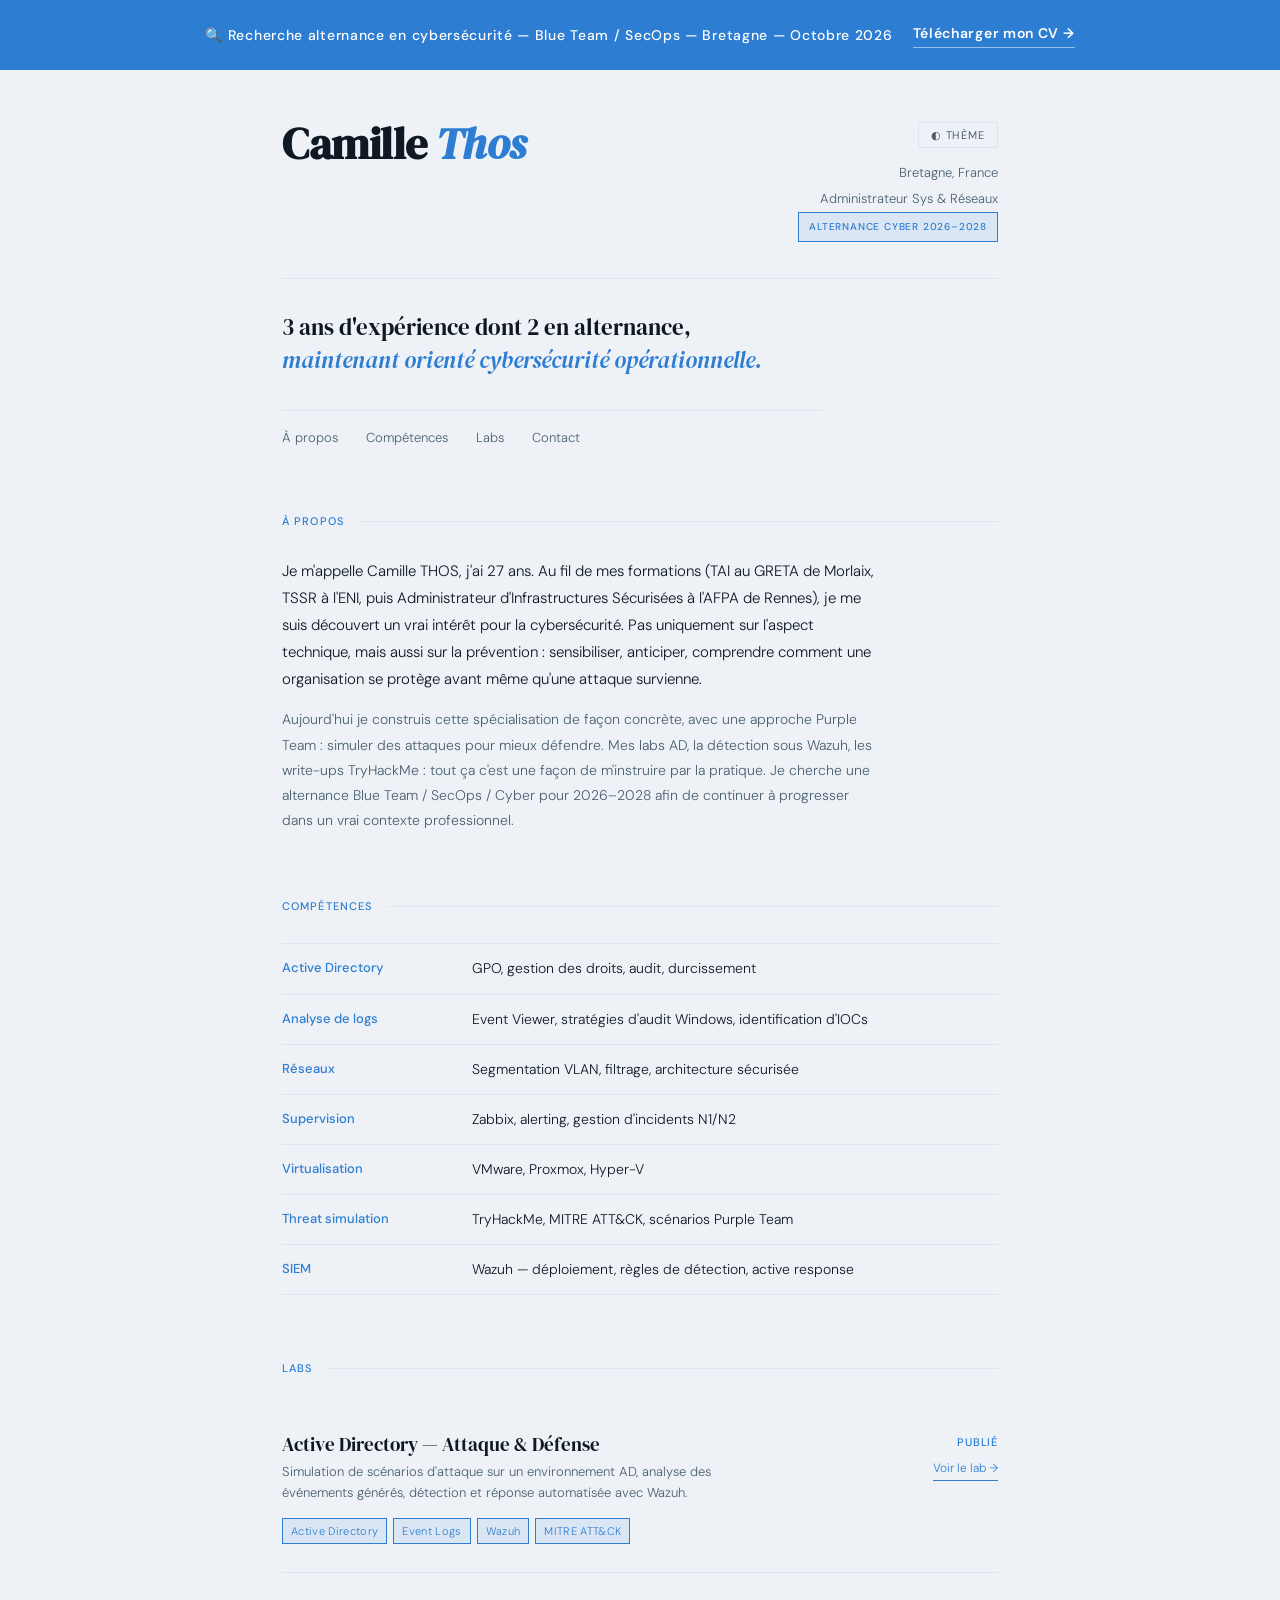
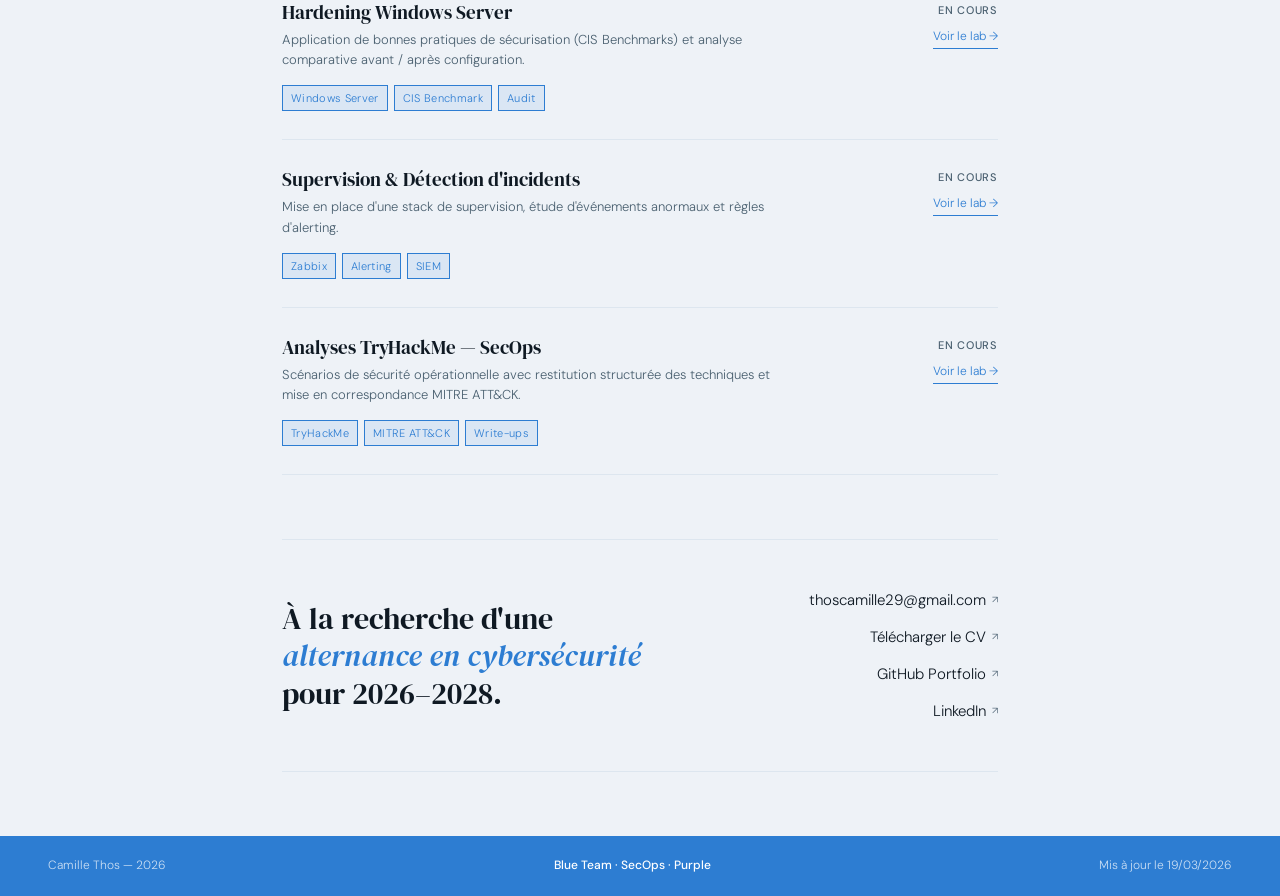
==== commit d34fb44a: "Update index.html" ====
--- a/index.html
+++ b/index.html
@@ -46,7 +46,7 @@
     <div class="section-label">À propos</div>
     <div class="about-body">
       <p>Je m&apos;appelle Camille THOS, j&apos;ai 27 ans. Au fil de mes formations (TAI au GRETA de Morlaix, TSSR à l&apos;ENI, puis Administrateur d&apos;Infrastructures Sécurisées à l&apos;AFPA de Rennes), je me suis découvert un vrai intérêt pour la cybersécurité. Pas uniquement sur l&apos;aspect technique, mais aussi sur la prévention : sensibiliser, anticiper, comprendre comment une organisation se protège avant même qu&apos;une attaque survienne.</p>
-      <p>Aujourd&apos;hui je construis cette spécialisation de façon concrète, avec une approche Purple Team : simuler des attaques pour mieux défendre. Mes labs AD, la détection sous Wazuh, les write-ups TryHackMe : tout ça c&apos;est une façon de prouver par la pratique ce que je suis capable de faire. Je cherche une alternance Blue Team / SecOps pour 2026&ndash;2028 afin de continuer à progresser dans un vrai contexte professionnel.</p>
+      <p>Aujourd&apos;hui je construis cette spécialisation de façon concrète, avec une approche Purple Team : simuler des attaques pour mieux défendre. Mes labs AD, la détection sous Wazuh, les write-ups TryHackMe : tout ça c&apos;est une façon de m'instruire par la pratique. Je cherche une alternance Blue Team / SecOps / Cyber pour 2026&ndash;2028 afin de continuer à progresser dans un vrai contexte professionnel.</p>
     </div>
   </section>
 
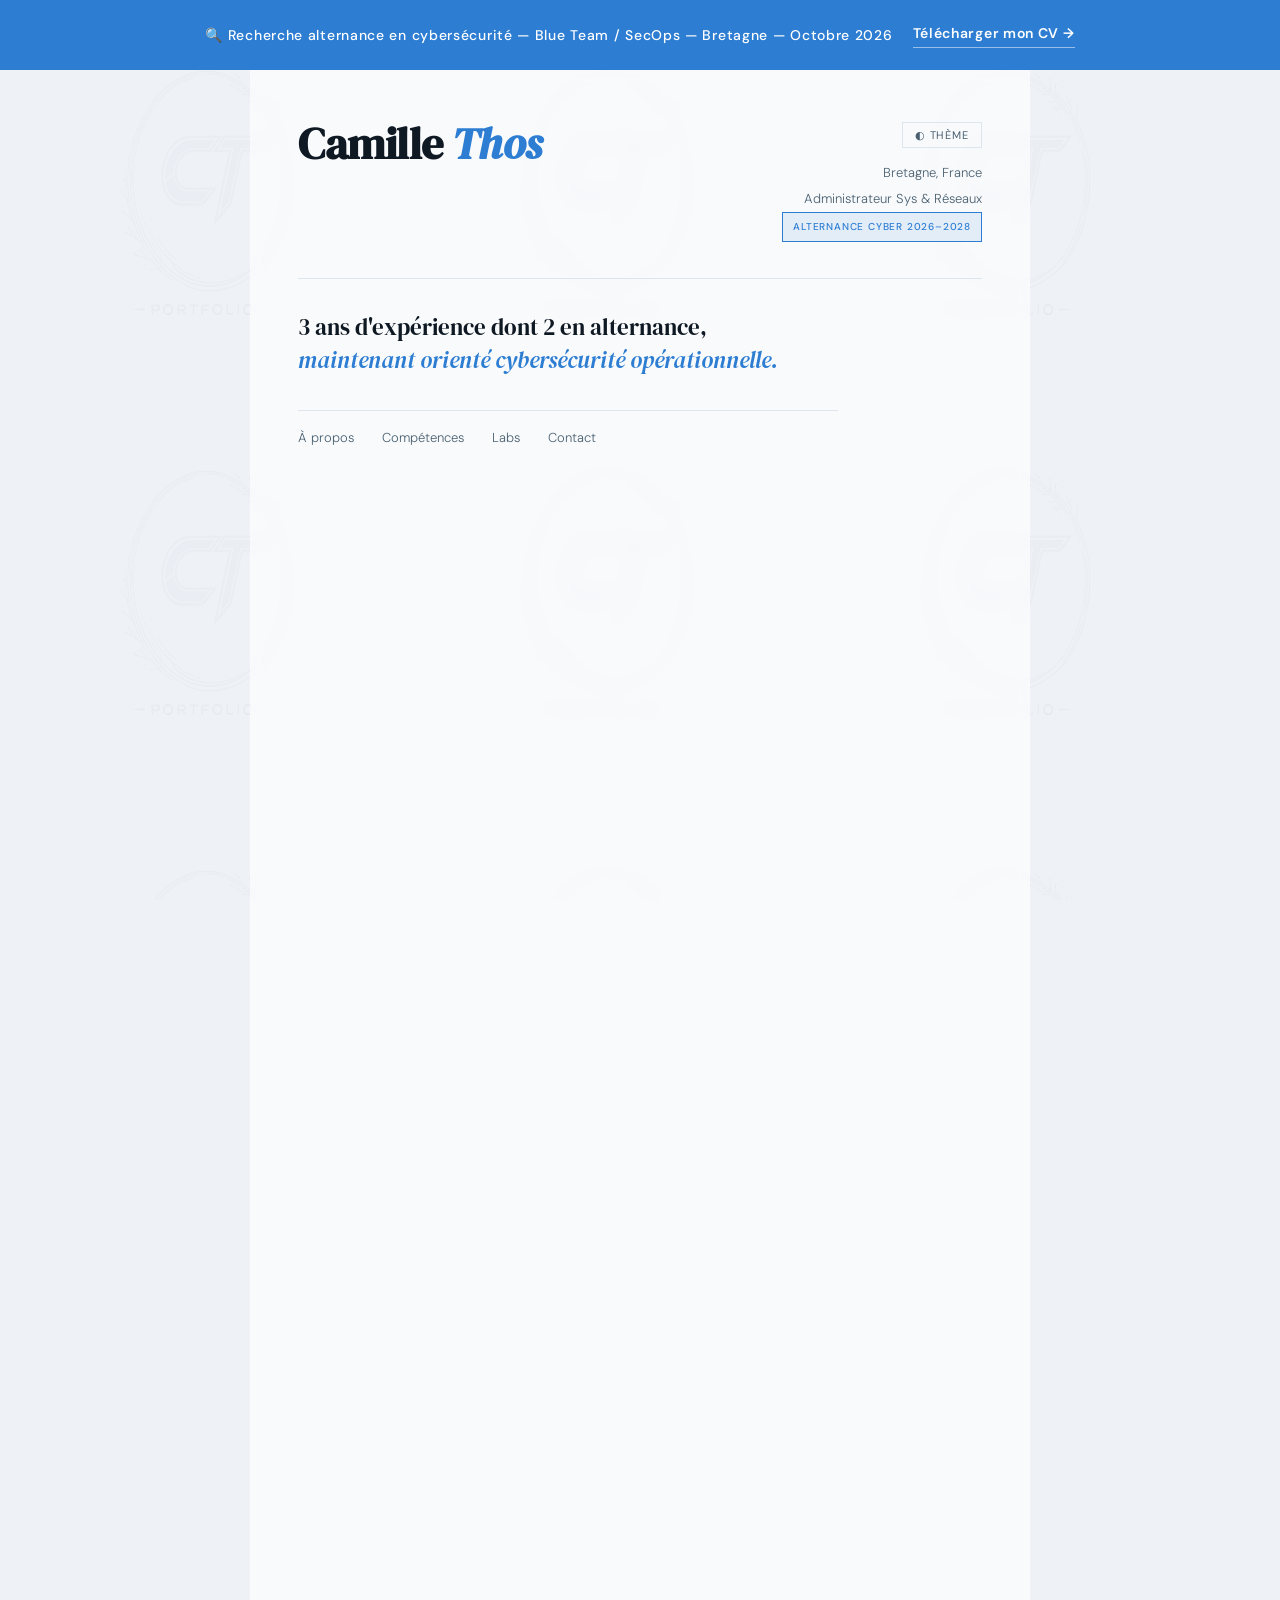
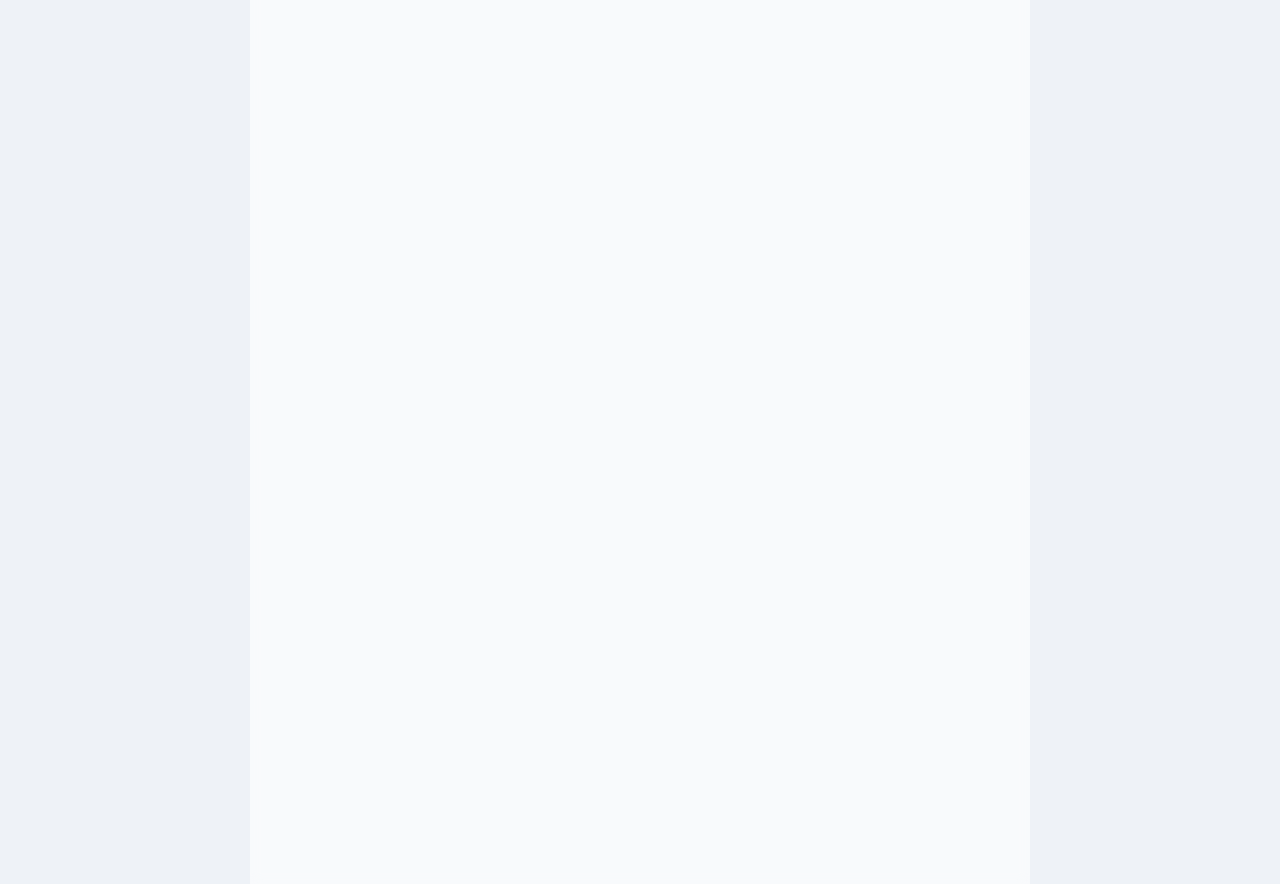
==== commit de28706c: "Update index.html" ====
--- a/index.html
+++ b/index.html
@@ -46,7 +46,7 @@
     <div class="section-label">À propos</div>
     <div class="about-body">
       <p>Je m&apos;appelle Camille THOS, j&apos;ai 27 ans. Au fil de mes formations (TAI au GRETA de Morlaix, TSSR à l&apos;ENI, puis Administrateur d&apos;Infrastructures Sécurisées à l&apos;AFPA de Rennes), je me suis découvert un vrai intérêt pour la cybersécurité. Pas uniquement sur l&apos;aspect technique, mais aussi sur la prévention : sensibiliser, anticiper, comprendre comment une organisation se protège avant même qu&apos;une attaque survienne.</p>
-      <p>Aujourd&apos;hui je construis cette spécialisation de façon concrète, avec une approche Purple Team : simuler des attaques pour mieux défendre. Mes labs AD, la détection sous Wazuh, les write-ups TryHackMe : tout ça c&apos;est une façon de m'instruire par la pratique. Je cherche une alternance Blue Team / SecOps / Cyber pour 2026&ndash;2028 afin de continuer à progresser dans un vrai contexte professionnel.</p>
+      <p>Aujourd&apos;hui je construis cette spécialisation de façon concrète, avec une approche Purple Team : simuler des attaques pour mieux défendre. Mes labs AD, la détection sous Wazuh, les write-ups TryHackMe : tout ça c&apos;est une façon de m'instruire par la pratique. Je cherche une alternance Blue Team / SecOps pour 2026&ndash;2028 afin de continuer à progresser dans un vrai contexte professionnel.</p>
     </div>
   </section>
 
@@ -141,7 +141,7 @@
         pour 2026&ndash;2028.
       </div>
       <div class="contact-links">
-        <a class="clink" href="mailto:thoscamille29@gmail.com">thoscamille29@gmail.com</a>
+        <a class="clink" href="/cdn-cgi/l/email-protection#f5819d9a869694989c999990c7ccb59298949c99db969a98"><span class="__cf_email__" data-cfemail="2d5945425e4e4c40444141481f146d4a404c4441034e4240">[email&#160;protected]</span></a>
         <a class="clink" href="CV_THOS_CAMILLE.pdf" target="_blank">Télécharger le CV</a>
         <a class="clink" href="https://github.com/camille-thos/Cyber-Portfolio" target="_blank">GitHub Portfolio</a>
         <a class="clink" href="https://www.linkedin.com/in/camille-thos" target="_blank">LinkedIn</a>
@@ -149,13 +149,7 @@
     </div>
   </section>
 
-  <footer>
-    <span>Camille Thos &mdash; 2026</span>
-    <span class="footer-accent">Blue Team &middot; SecOps &middot; Purple</span>
-    <span>Mis à jour le 19/03/2026</span>
-  </footer>
-
-<script>
+<script data-cfasync="false" src="/cdn-cgi/scripts/5c5dd728/cloudflare-static/email-decode.min.js"></script><script>
   const obs = new IntersectionObserver(entries => {
     entries.forEach(e => {
       if (e.isIntersecting) { e.target.classList.add('in'); obs.unobserve(e.target); }
@@ -165,12 +159,4 @@
 
   function toggleTheme() {
     const html = document.documentElement;
-    const next = html.getAttribute('data-theme') === 'dark' ? 'light' : 'dark';
-    html.setAttribute('data-theme', next);
-    localStorage.setItem('theme', next);
-  }
-  const saved = localStorage.getItem('theme');
-  if (saved) document.documentElement.setAttribute('data-theme', saved);
-</script>
-</body>
-</html>
+    const next = html.getAttribute('data-theme') === 'dark' ? '
--- a/style.css
+++ b/style.css
@@ -20,7 +20,26 @@
   --accent-dim: rgba(74,158,221,0.12);
 }
 
-html { scroll-behavior: smooth; }
+html { scroll-behavior: smooth; background: var(--accent); overflow-x: hidden; }
+
+
+/* ── FILIGRANE ── */
+body::before {
+  content: '';
+  position: fixed;
+  inset: 0;
+  background-image: url('images/filigrane.png');
+  background-size: 400px 400px;
+  background-repeat: repeat;
+  opacity: 0.06;
+  pointer-events: none;
+  z-index: 0;
+}
+
+.container, .banner, footer, header {
+  position: relative;
+  z-index: 1;
+}
 
 body {
   background: var(--white);
@@ -30,9 +49,22 @@
   font-size: 15px;
   line-height: 1.65;
   transition: background 0.2s, color 0.2s;
-}
-
-.container { max-width: 780px; margin: 0 auto; padding: 0 32px; }
+  padding-bottom: 0;
+  margin-bottom: 0;
+}
+
+.container {
+  max-width: 780px;
+  margin: 0 auto;
+  padding: 0 48px 48px;
+  background: rgba(255,255,255,0.60);
+  backdrop-filter: blur(6px);
+  -webkit-backdrop-filter: blur(6px);
+}
+
+[data-theme="dark"] .container {
+  background: rgba(11,21,32,0.70);
+}
 
 /* ── BANNER ── */
 .banner {
@@ -248,13 +280,12 @@
   align-items: center;
   flex-wrap: wrap;
   gap: 8px;
+  width: 100%;
   margin-top: 48px;
-  position: relative;
-  left: 50%;
-  right: 50%;
-  margin-left: -50vw;
-  margin-right: -50vw;
-  width: 100vw;
+}
+
+body::after {
+  content: none;
 }
 footer span { color: rgba(255,255,255,0.75); }
 footer .footer-accent { color: #fff; font-weight: 500; }
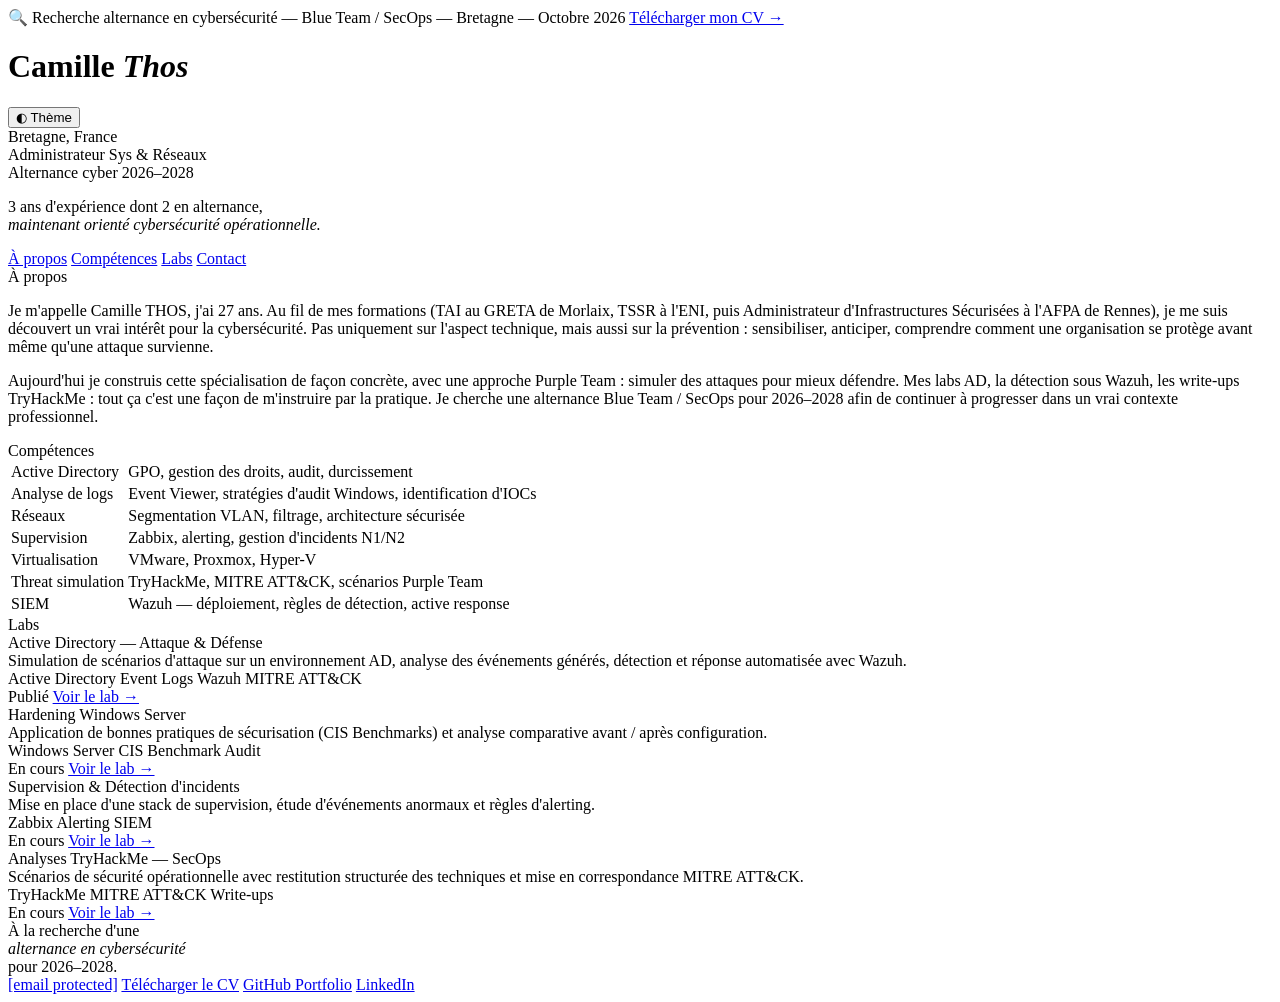
==== commit 72699b21: "Update index.html" ====
--- a/index.html
+++ b/index.html
@@ -160,3 +160,10 @@
   function toggleTheme() {
     const html = document.documentElement;
     const next = html.getAttribute('data-theme') === 'dark' ? '
+<footer>
+  <span>Camille Thos &mdash; 2026</span>
+  <span class="footer-accent">Blue Team &middot; SecOps &middot; Purple</span>
+  <span>Mis &agrave; jour le 19/03/2026</span>
+</footer>
+</body>
+</html>
--- a/style.css
+++ b/style.css
@@ -1,308 +1,83 @@
-*, *::before, *::after { box-sizing: border-box; margin: 0; padding: 0; }
+<!DOCTYPE html>
+<html lang="fr" data-theme="light">
+<head>
+  <meta charset="UTF-8" />
+  <meta name="viewport" content="width=device-width, initial-scale=1.0" />
+  <title>Supervision &amp; Détection d'incidents — Camille Thos</title>
+  <link href="https://fonts.googleapis.com/css2?family=DM+Serif+Display:ital@0;1&family=DM+Sans:opsz,wght@9..40,300;9..40,400;9..40,500&display=swap" rel="stylesheet" />
+  <link rel="stylesheet" href="style.css" />
+</head>
+<body>
+<div class="banner">
+  &#128269; Recherche alternance en cybersécurité — Blue Team / SecOps — Bretagne — Octobre 2026
+  <a href="CV_THOS_CAMILLE.pdf" target="_blank">Télécharger mon CV →</a>
+</div>
+<div class="container">
+  <header>
+    <div class="header-top">
+      <a href="index.html" style="text-decoration:none"><h1 class="name">Camille <em>Thos</em></h1></a>
+      <div class="header-right">
+        <button class="theme-toggle" onclick="toggleTheme()">◐ Thème</button>
+        <div class="header-meta">Bretagne, France<br>Administrateur Sys & Réseaux</div>
+      </div>
+    </div>
+  </header>
 
-:root {
-  --white: #eef2f7;
-  --black: #0f1923;
-  --gray: #4a6070;
-  --light: #dde6ef;
-  --accent: #2d7dd2;
-  --accent-dim: rgba(45,125,210,0.10);
-  --serif: 'DM Serif Display', Georgia, serif;
-  --sans: 'DM Sans', sans-serif;
-}
+  <div class="breadcrumb" data-f>
+    <a href="index.html">Accueil</a>
+    <span>/</span>
+    <a href="index.html#labs">Labs</a>
+    <span>/</span>
+    Supervision &amp; Détection d'incidents
+  </div>
 
-[data-theme="dark"] {
-  --white: #0b1520;
-  --black: #dde8f0;
-  --gray: #8aacbe;
-  --light: #1a2a38;
-  --accent: #4a9edd;
-  --accent-dim: rgba(74,158,221,0.12);
-}
+  <div class="lab-header" data-f>
+    <div class="lab-meta">
+      <span class="lab-num">Lab 03</span>
+      <span class="lab-status">En cours</span>
+    </div>
+    <h1 class="lab-title">Supervision &amp; Détection d'incidents</h1>
+    <p class="lab-intro">Mise en place d'une stack de supervision, étude d'événements anormaux et règles d'alerting.</p>
+    <div class="lab-tags">
+      <span class="lab-tag">Zabbix</span>
+      <span class="lab-tag">Alerting</span>
+      <span class="lab-tag">SIEM</span>
+      <span class="lab-tag">Détection</span>
+    </div>
+  </div>
 
-html { scroll-behavior: smooth; background: var(--accent); overflow-x: hidden; }
+  <div class="coming-soon" data-f>
+    <div class="coming-soon-label">En cours de réalisation</div>
+    <div class="coming-soon-title">Ce lab arrive bientôt.</div>
+    <p class="coming-soon-desc">Le contenu de ce lab est en cours de documentation. Revenez prochainement pour suivre l'avancement.</p>
+  </div>
 
+  <div class="lab-nav" data-f>
+    <a href="index.html#labs">← Tous les labs</a>
+    <a href="https://github.com/camille-thos/Cyber-Portfolio" target="_blank">GitHub ↗</a>
+  </div>
 
-/* ── FILIGRANE ── */
-body::before {
-  content: '';
-  position: fixed;
-  inset: 0;
-  background-image: url('images/filigrane.png');
-  background-size: 400px 400px;
-  background-repeat: repeat;
-  opacity: 0.06;
-  pointer-events: none;
-  z-index: 0;
-}
+  
+</div>
+<script>
+  const obs = new IntersectionObserver(entries => {
+    entries.forEach(e => { if (e.isIntersecting) { e.target.classList.add('in'); obs.unobserve(e.target); } });
+  }, { threshold: 0.08 });
+  document.querySelectorAll('[data-f]').forEach(el => obs.observe(el));
+  function toggleTheme() {
+    const html = document.documentElement;
+    const next = html.getAttribute('data-theme') === 'dark' ? 'light' : 'dark';
+    html.setAttribute('data-theme', next);
+    localStorage.setItem('theme', next);
+  }
+  const saved = localStorage.getItem('theme');
+  if (saved) document.documentElement.setAttribute('data-theme', saved);
+</script>
 
-.container, .banner, footer, header {
-  position: relative;
-  z-index: 1;
-}
-
-body {
-  background: var(--white);
-  color: var(--black);
-  font-family: var(--sans);
-  font-weight: 300;
-  font-size: 15px;
-  line-height: 1.65;
-  transition: background 0.2s, color 0.2s;
-  padding-bottom: 0;
-  margin-bottom: 0;
-}
-
-.container {
-  max-width: 780px;
-  margin: 0 auto;
-  padding: 0 48px 48px;
-  background: rgba(255,255,255,0.60);
-  backdrop-filter: blur(6px);
-  -webkit-backdrop-filter: blur(6px);
-}
-
-[data-theme="dark"] .container {
-  background: rgba(11,21,32,0.70);
-}
-
-/* ── BANNER ── */
-.banner {
-  background: var(--accent);
-  color: #fff;
-  text-align: center;
-  padding: 22px 32px;
-  font-size: 14px;
-  font-weight: 500;
-  letter-spacing: 0.05em;
-  display: flex;
-  align-items: center;
-  justify-content: center;
-  gap: 20px;
-  flex-wrap: wrap;
-}
-.banner a {
-  color: #fff;
-  text-decoration: none;
-  border-bottom: 1px solid rgba(255,255,255,0.5);
-  padding-bottom: 2px;
-  font-size: 14px;
-  font-weight: 600;
-  transition: border-color 0.15s;
-}
-.banner a:hover { border-color: #fff; }
-
-/* ── HEADER ── */
-header { padding: 52px 0 0; margin-bottom: 64px; }
-
-.header-top {
-  display: flex;
-  justify-content: space-between;
-  align-items: flex-start;
-  padding-bottom: 36px;
-  border-bottom: 1px solid var(--light);
-}
-
-.name { font-family: var(--serif); font-size: 44px; line-height: 1; letter-spacing: -0.01em; }
-.name em { font-style: italic; color: var(--accent); }
-
-.header-right { display: flex; flex-direction: column; align-items: flex-end; gap: 12px; }
-.header-meta { text-align: right; font-size: 13px; color: var(--gray); line-height: 2; }
-
-.badge {
-  display: inline-block;
-  background: var(--accent-dim);
-  color: var(--accent);
-  border: 1px solid var(--accent);
-  font-size: 10px;
-  font-weight: 500;
-  letter-spacing: 0.08em;
-  text-transform: uppercase;
-  padding: 4px 10px;
-}
-
-.theme-toggle {
-  background: none;
-  border: 1px solid var(--light);
-  color: var(--gray);
-  font-family: var(--sans);
-  font-size: 11px;
-  letter-spacing: 0.08em;
-  text-transform: uppercase;
-  padding: 5px 12px;
-  cursor: pointer;
-  transition: border-color 0.15s, color 0.15s;
-}
-.theme-toggle:hover { border-color: var(--accent); color: var(--accent); }
-
-.header-intro {
-  font-family: var(--serif);
-  font-size: 23px;
-  line-height: 1.45;
-  max-width: 540px;
-  padding: 32px 0;
-  border-bottom: 1px solid var(--light);
-}
-.header-intro em { font-style: italic; color: var(--accent); }
-
-nav { display: flex; gap: 28px; padding: 16px 0 0; font-size: 13px; }
-nav a { color: var(--gray); text-decoration: none; transition: color 0.15s; }
-nav a:hover, nav a.active { color: var(--accent); }
-
-/* ── SECTION LABEL ── */
-section { margin-bottom: 64px; }
-
-.section-label {
-  font-size: 11px;
-  font-weight: 500;
-  letter-spacing: 0.1em;
-  text-transform: uppercase;
-  color: var(--accent);
-  margin-bottom: 28px;
-  display: flex;
-  align-items: center;
-  gap: 14px;
-}
-.section-label::after { content: ''; flex: 1; height: 1px; background: var(--light); }
-
-/* ── ABOUT ── */
-.about-body { max-width: 600px; }
-.about-body p { font-size: 15px; line-height: 1.8; color: var(--black); }
-.about-body p + p { margin-top: 14px; color: var(--gray); font-size: 14px; }
-
-/* ── SKILLS ── */
-.skills-table { width: 100%; border-collapse: collapse; }
-.skills-table tr { border-bottom: 1px solid var(--light); }
-.skills-table tr:first-child { border-top: 1px solid var(--light); }
-.skills-table td { padding: 13px 0; vertical-align: top; font-size: 14px; color: var(--black); }
-.skills-table td:first-child { width: 190px; color: var(--accent); font-size: 13px; font-weight: 500; padding-right: 20px; }
-
-/* ── LABS (index) ── */
-.lab {
-  padding: 28px 0;
-  border-bottom: 1px solid var(--light);
-  display: grid;
-  grid-template-columns: 1fr auto;
-  gap: 20px;
-  align-items: start;
-}
-.lab:first-child { border-top: 1px solid var(--light); }
-.lab-title { font-family: var(--serif); font-size: 19px; margin-bottom: 6px; line-height: 1.2; color: var(--black); }
-.lab-desc { font-size: 13px; color: var(--gray); line-height: 1.6; margin-bottom: 14px; max-width: 500px; }
-.lab-tags { display: flex; flex-wrap: wrap; gap: 6px; }
-.lab-tag { font-size: 11px; color: var(--accent); background: var(--accent-dim); border: 1px solid var(--accent); padding: 3px 8px; letter-spacing: 0.03em; }
-.lab-aside { text-align: right; }
-.lab-status { font-size: 11px; font-weight: 500; letter-spacing: 0.07em; text-transform: uppercase; color: var(--gray); display: block; margin-bottom: 8px; }
-.lab-status.on { color: var(--accent); }
-.lab-link { font-size: 12px; color: var(--accent); text-decoration: none; border-bottom: 1px solid currentColor; padding-bottom: 1px; transition: opacity 0.15s; display: block; }
-.lab-link:hover { opacity: 0.5; }
-
-/* ── LAB PAGE ── */
-.breadcrumb { font-size: 12px; color: var(--gray); margin-bottom: 48px; display: flex; align-items: center; gap: 8px; }
-.breadcrumb a { color: var(--gray); text-decoration: none; transition: color 0.15s; }
-.breadcrumb a:hover { color: var(--accent); }
-.breadcrumb span { color: var(--light); }
-
-.lab-header { margin-bottom: 64px; }
-.lab-meta { display: flex; align-items: center; gap: 16px; margin-bottom: 20px; flex-wrap: wrap; }
-.lab-num { font-size: 11px; font-weight: 500; letter-spacing: 0.1em; text-transform: uppercase; color: var(--gray); }
-.lab-status-badge { font-size: 11px; font-weight: 500; letter-spacing: 0.07em; text-transform: uppercase; color: var(--accent); border: 1px solid var(--accent); padding: 3px 10px; }
-.lab-status-badge.wip { color: var(--gray); border-color: var(--light); }
-.lab-title-big { font-family: var(--serif); font-size: clamp(28px, 5vw, 42px); line-height: 1.1; letter-spacing: -0.01em; margin-bottom: 20px; }
-.lab-intro { font-size: 15px; color: var(--gray); max-width: 580px; line-height: 1.75; margin-bottom: 24px; }
-.lab-github { font-size: 12px; color: var(--accent); text-decoration: none; border-bottom: 1px solid currentColor; padding-bottom: 1px; transition: opacity 0.15s; }
-.lab-github:hover { opacity: 0.4; }
-
-/* ── ACCORDÉON ── */
-.accordion { border-top: 1px solid var(--light); }
-.accordion-item { border-bottom: 1px solid var(--light); }
-.accordion-trigger { width: 100%; background: none; border: none; padding: 22px 0; display: flex; align-items: center; gap: 20px; cursor: pointer; text-align: left; transition: opacity 0.15s; }
-.accordion-trigger:hover { opacity: 0.7; }
-.accordion-num { font-size: 11px; font-weight: 500; letter-spacing: 0.08em; text-transform: uppercase; color: var(--accent); flex-shrink: 0; width: 60px; }
-.accordion-title { font-family: var(--serif); font-size: 18px; color: var(--black); flex: 1; }
-.accordion-icon { font-size: 18px; color: var(--gray); flex-shrink: 0; transition: transform 0.3s ease; line-height: 1; }
-.accordion-item.open .accordion-icon { transform: rotate(45deg); }
-.accordion-body { display: none; padding: 0 0 28px 80px; }
-.accordion-item.open .accordion-body { display: block; }
-.accordion-body p { font-size: 14px; color: var(--gray); line-height: 1.75; max-width: 540px; margin-bottom: 16px; }
-
-/* ── TABLES ── */
-.infra-table, .event-table { width: 100%; border-collapse: collapse; margin: 16px 0; }
-.infra-table tr, .event-table tr { border-bottom: 1px solid var(--light); }
-.infra-table tr:first-child, .event-table tr:first-child { border-top: 1px solid var(--light); }
-.infra-table th, .event-table th { padding: 10px 0; font-size: 11px; font-weight: 500; letter-spacing: 0.07em; text-transform: uppercase; color: var(--accent); text-align: left; }
-.infra-table td, .event-table td { padding: 12px 0; font-size: 13px; color: var(--gray); vertical-align: top; }
-.infra-table td:first-child { width: 110px; font-weight: 500; color: var(--black); }
-.event-table td:first-child { font-family: monospace; font-size: 12px; color: var(--accent); width: 80px; }
-
-/* ── SCREENSHOT / IMG ── */
-.screenshot { border: 1px solid var(--light); background: var(--light); aspect-ratio: 16/9; display: flex; align-items: center; justify-content: center; font-size: 12px; color: var(--gray); margin: 16px 0; letter-spacing: 0.03em; }
-.lab-img { width: 100%; border: 1px solid var(--light); margin: 16px 0; display: block; }
-
-/* ── CODE ── */
-code { font-size: 12px; background: var(--light); padding: 2px 6px; font-family: monospace; }
-.path { font-size: 12px; color: var(--gray); font-family: monospace; background: var(--light); padding: 10px; line-height: 1.8; display: block; margin: 8px 0; }
-
-/* ── OBJ LIST ── */
-.obj-list { list-style: none; max-width: 580px; }
-.obj-list li { padding: 12px 0; border-bottom: 1px solid var(--light); font-size: 14px; display: flex; gap: 16px; align-items: baseline; color: var(--gray); }
-.obj-list li:first-child { border-top: 1px solid var(--light); }
-.obj-check { color: var(--accent); font-size: 11px; flex-shrink: 0; }
-
-/* ── COMING SOON ── */
-.coming-soon { border-top: 1px solid var(--light); border-bottom: 1px solid var(--light); padding: 80px 0; text-align: center; }
-.coming-soon-label { font-size: 11px; font-weight: 500; letter-spacing: 0.12em; text-transform: uppercase; color: var(--accent); margin-bottom: 16px; }
-.coming-soon-title { font-family: var(--serif); font-size: 30px; color: var(--black); margin-bottom: 14px; font-style: italic; }
-.coming-soon-desc { font-size: 14px; color: var(--gray); max-width: 380px; margin: 0 auto; line-height: 1.75; }
-
-/* ── CONTACT ── */
-.contact-wrap { border-top: 1px solid var(--light); border-bottom: 1px solid var(--light); padding: 48px 0; display: flex; justify-content: space-between; align-items: center; gap: 32px; flex-wrap: wrap; }
-.contact-heading { font-family: var(--serif); font-size: 30px; line-height: 1.25; color: var(--black); }
-.contact-heading em { font-style: italic; color: var(--accent); }
-.contact-links { display: flex; flex-direction: column; gap: 12px; align-items: flex-end; }
-.clink { font-size: 15px; color: var(--black); text-decoration: none; display: flex; align-items: center; gap: 6px; transition: color 0.15s; }
-.clink:hover { color: var(--accent); }
-.clink::after { content: '↗'; font-size: 10px; color: var(--gray); }
-
-/* ── LAB NAV ── */
-.lab-nav { display: flex; justify-content: space-between; padding: 32px 0 48px; border-top: 1px solid var(--light); font-size: 13px; margin-top: 48px; }
-.lab-nav a { color: var(--gray); text-decoration: none; transition: color 0.15s; }
-.lab-nav a:hover { color: var(--accent); }
-
-/* ── FOOTER ── */
-footer {
-  background: var(--accent);
-  color: rgba(255,255,255,0.75);
-  padding: 20px 48px;
-  font-size: 12px;
-  display: flex;
-  justify-content: space-between;
-  align-items: center;
-  flex-wrap: wrap;
-  gap: 8px;
-  width: 100%;
-  margin-top: 48px;
-}
-
-body::after {
-  content: none;
-}
-footer span { color: rgba(255,255,255,0.75); }
-footer .footer-accent { color: #fff; font-weight: 500; }
-
-/* ── FADE ── */
-[data-f] { opacity: 0; transform: translateY(10px); transition: opacity 0.5s ease, transform 0.5s ease; }
-[data-f].in { opacity: 1; transform: none; }
-
-@media (max-width: 580px) {
-  .header-top { flex-direction: column; gap: 20px; }
-  .header-right { align-items: flex-start; }
-  .name { font-size: 34px; }
-  .header-intro { font-size: 19px; }
-  .lab { grid-template-columns: 1fr; }
-  .lab-aside { text-align: left; display: flex; gap: 14px; align-items: center; }
-  .contact-wrap { flex-direction: column; }
-  .contact-links { align-items: flex-start; }
-  .accordion-body { padding-left: 0; }
-  footer { padding: 20px 24px; }
-}
+<footer>
+  <span>Camille Thos &mdash; 2026</span>
+  <span class="footer-accent">Blue Team &middot; SecOps &middot; Purple</span>
+  <span>Mis &agrave; jour le 19/03/2026</span>
+</footer>
+</body>
+</html>
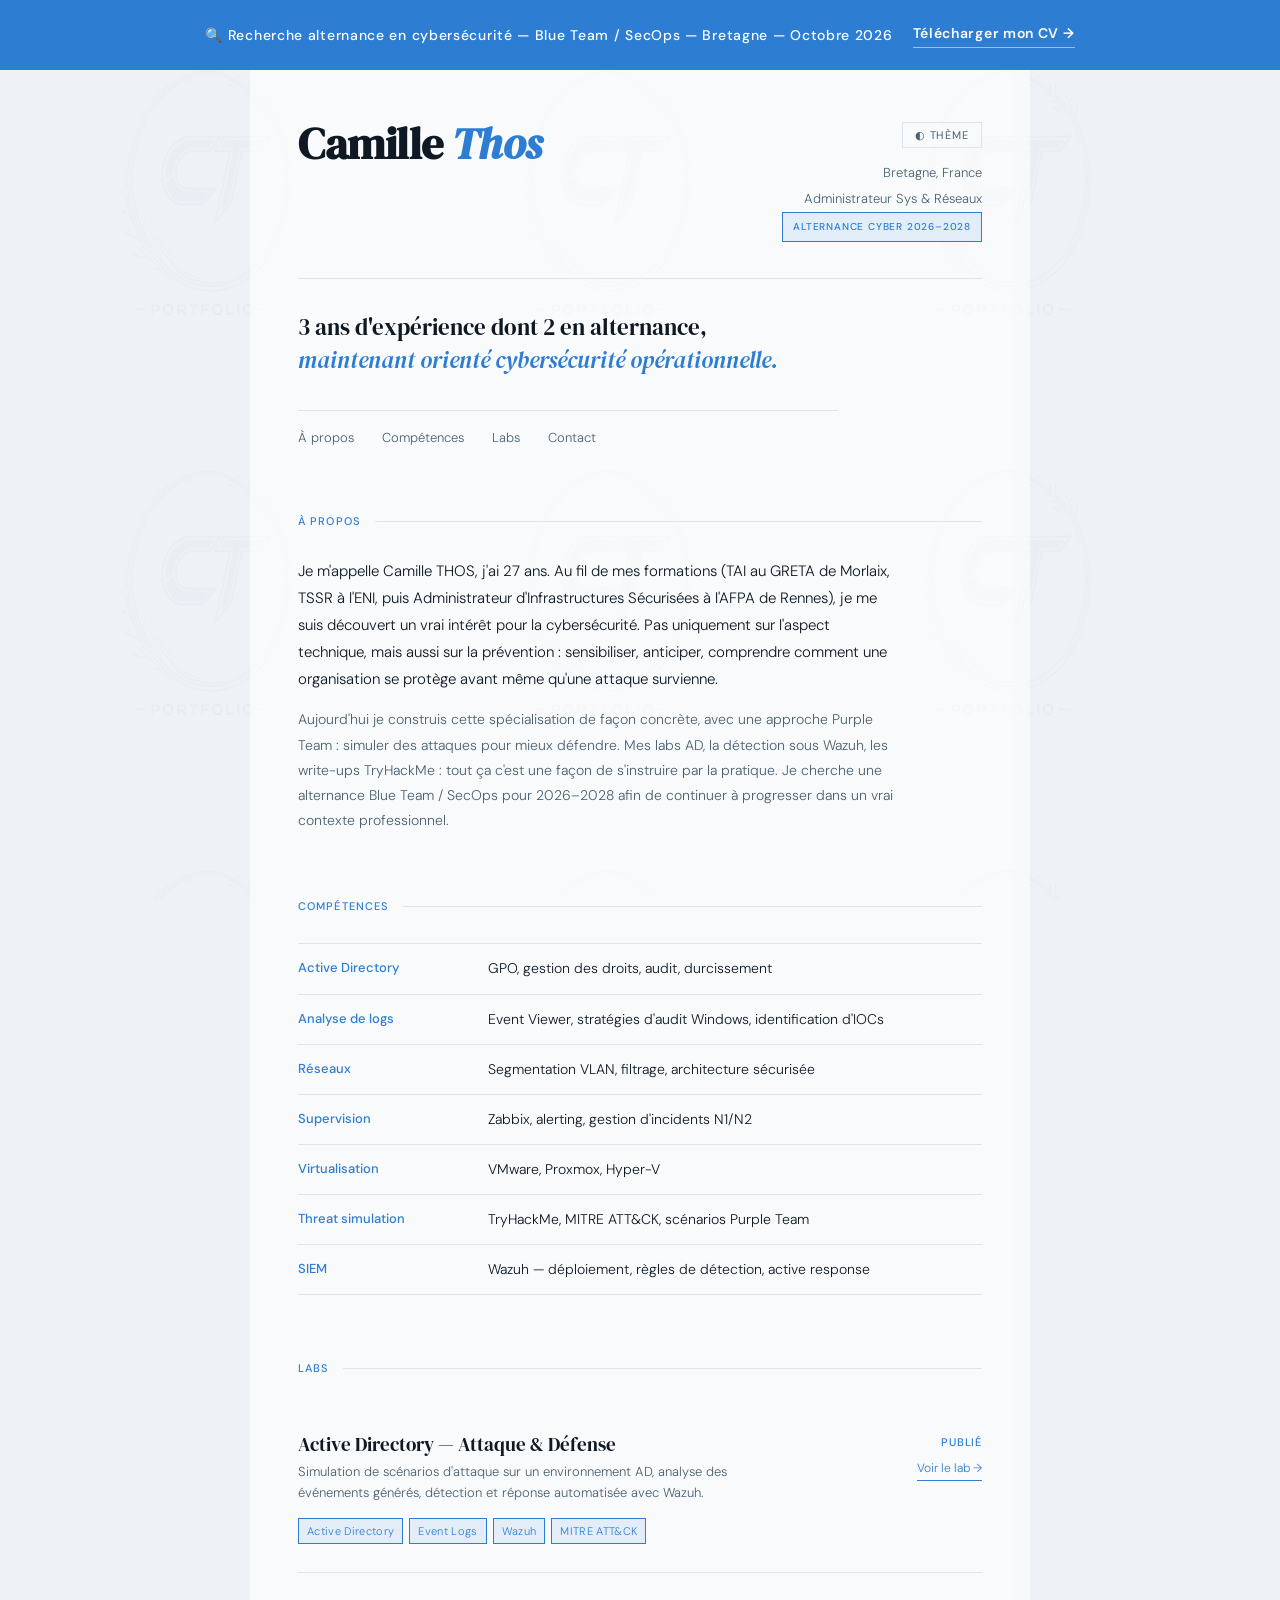
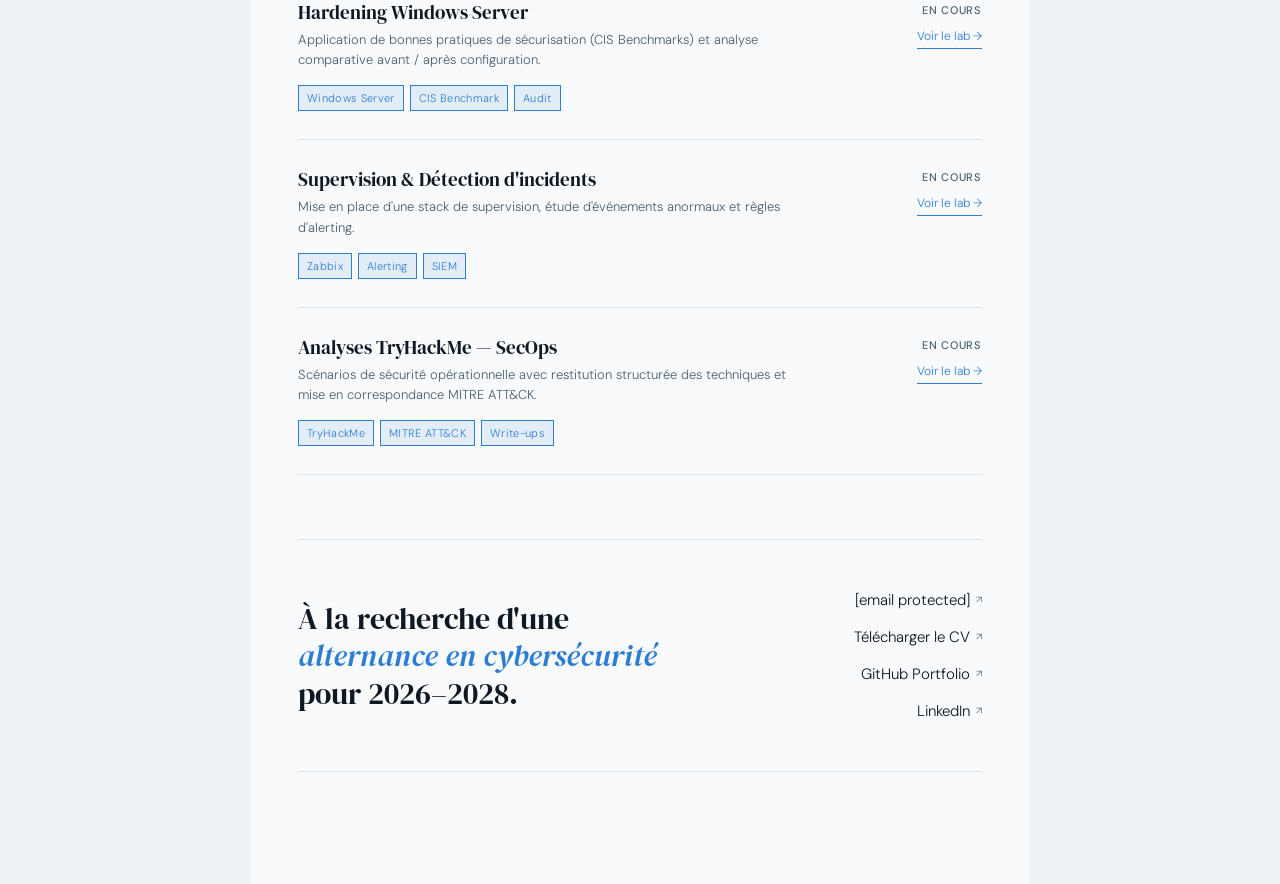
==== commit 2efb8a40: "Update index.html" ====
--- a/index.html
+++ b/index.html
@@ -42,15 +42,15 @@
     </nav>
   </header>
 
-  <section id="apropos" data-f>
+  <section id="apropos">
     <div class="section-label">À propos</div>
     <div class="about-body">
       <p>Je m&apos;appelle Camille THOS, j&apos;ai 27 ans. Au fil de mes formations (TAI au GRETA de Morlaix, TSSR à l&apos;ENI, puis Administrateur d&apos;Infrastructures Sécurisées à l&apos;AFPA de Rennes), je me suis découvert un vrai intérêt pour la cybersécurité. Pas uniquement sur l&apos;aspect technique, mais aussi sur la prévention : sensibiliser, anticiper, comprendre comment une organisation se protège avant même qu&apos;une attaque survienne.</p>
-      <p>Aujourd&apos;hui je construis cette spécialisation de façon concrète, avec une approche Purple Team : simuler des attaques pour mieux défendre. Mes labs AD, la détection sous Wazuh, les write-ups TryHackMe : tout ça c&apos;est une façon de m'instruire par la pratique. Je cherche une alternance Blue Team / SecOps pour 2026&ndash;2028 afin de continuer à progresser dans un vrai contexte professionnel.</p>
+      <p>Aujourd&apos;hui je construis cette spécialisation de façon concrète, avec une approche Purple Team : simuler des attaques pour mieux défendre. Mes labs AD, la détection sous Wazuh, les write-ups TryHackMe : tout ça c&apos;est une façon de s'instruire par la pratique. Je cherche une alternance Blue Team / SecOps pour 2026&ndash;2028 afin de continuer à progresser dans un vrai contexte professionnel.</p>
     </div>
   </section>
 
-  <section id="competences" data-f>
+  <section id="competences">
     <div class="section-label">Compétences</div>
     <table class="skills-table">
       <tr><td>Active Directory</td><td>GPO, gestion des droits, audit, durcissement</td></tr>
@@ -63,7 +63,7 @@
     </table>
   </section>
 
-  <section id="labs" data-f>
+  <section id="labs">
     <div class="section-label">Labs</div>
 
     <div class="lab">
@@ -133,7 +133,7 @@
 
   </section>
 
-  <section id="contact" data-f>
+  <section id="contact">
     <div class="contact-wrap">
       <div class="contact-heading">
         À la recherche d&apos;une<br>
@@ -150,12 +150,7 @@
   </section>
 
 <script data-cfasync="false" src="/cdn-cgi/scripts/5c5dd728/cloudflare-static/email-decode.min.js"></script><script>
-  const obs = new IntersectionObserver(entries => {
-    entries.forEach(e => {
-      if (e.isIntersecting) { e.target.classList.add('in'); obs.unobserve(e.target); }
-    });
-  }, { threshold: 0.08 });
-  document.querySelectorAll('[data-f]').forEach(el => obs.observe(el));
+  
 
   function toggleTheme() {
     const html = document.documentElement;
--- a/style.css
+++ b/style.css
@@ -1,83 +1,303 @@
-<!DOCTYPE html>
-<html lang="fr" data-theme="light">
-<head>
-  <meta charset="UTF-8" />
-  <meta name="viewport" content="width=device-width, initial-scale=1.0" />
-  <title>Supervision &amp; Détection d'incidents — Camille Thos</title>
-  <link href="https://fonts.googleapis.com/css2?family=DM+Serif+Display:ital@0;1&family=DM+Sans:opsz,wght@9..40,300;9..40,400;9..40,500&display=swap" rel="stylesheet" />
-  <link rel="stylesheet" href="style.css" />
-</head>
-<body>
-<div class="banner">
-  &#128269; Recherche alternance en cybersécurité — Blue Team / SecOps — Bretagne — Octobre 2026
-  <a href="CV_THOS_CAMILLE.pdf" target="_blank">Télécharger mon CV →</a>
-</div>
-<div class="container">
-  <header>
-    <div class="header-top">
-      <a href="index.html" style="text-decoration:none"><h1 class="name">Camille <em>Thos</em></h1></a>
-      <div class="header-right">
-        <button class="theme-toggle" onclick="toggleTheme()">◐ Thème</button>
-        <div class="header-meta">Bretagne, France<br>Administrateur Sys & Réseaux</div>
-      </div>
-    </div>
-  </header>
-
-  <div class="breadcrumb" data-f>
-    <a href="index.html">Accueil</a>
-    <span>/</span>
-    <a href="index.html#labs">Labs</a>
-    <span>/</span>
-    Supervision &amp; Détection d'incidents
-  </div>
-
-  <div class="lab-header" data-f>
-    <div class="lab-meta">
-      <span class="lab-num">Lab 03</span>
-      <span class="lab-status">En cours</span>
-    </div>
-    <h1 class="lab-title">Supervision &amp; Détection d'incidents</h1>
-    <p class="lab-intro">Mise en place d'une stack de supervision, étude d'événements anormaux et règles d'alerting.</p>
-    <div class="lab-tags">
-      <span class="lab-tag">Zabbix</span>
-      <span class="lab-tag">Alerting</span>
-      <span class="lab-tag">SIEM</span>
-      <span class="lab-tag">Détection</span>
-    </div>
-  </div>
-
-  <div class="coming-soon" data-f>
-    <div class="coming-soon-label">En cours de réalisation</div>
-    <div class="coming-soon-title">Ce lab arrive bientôt.</div>
-    <p class="coming-soon-desc">Le contenu de ce lab est en cours de documentation. Revenez prochainement pour suivre l'avancement.</p>
-  </div>
-
-  <div class="lab-nav" data-f>
-    <a href="index.html#labs">← Tous les labs</a>
-    <a href="https://github.com/camille-thos/Cyber-Portfolio" target="_blank">GitHub ↗</a>
-  </div>
-
-  
-</div>
-<script>
-  const obs = new IntersectionObserver(entries => {
-    entries.forEach(e => { if (e.isIntersecting) { e.target.classList.add('in'); obs.unobserve(e.target); } });
-  }, { threshold: 0.08 });
-  document.querySelectorAll('[data-f]').forEach(el => obs.observe(el));
-  function toggleTheme() {
-    const html = document.documentElement;
-    const next = html.getAttribute('data-theme') === 'dark' ? 'light' : 'dark';
-    html.setAttribute('data-theme', next);
-    localStorage.setItem('theme', next);
-  }
-  const saved = localStorage.getItem('theme');
-  if (saved) document.documentElement.setAttribute('data-theme', saved);
-</script>
-
-<footer>
-  <span>Camille Thos &mdash; 2026</span>
-  <span class="footer-accent">Blue Team &middot; SecOps &middot; Purple</span>
-  <span>Mis &agrave; jour le 19/03/2026</span>
-</footer>
-</body>
-</html>
+*, *::before, *::after { box-sizing: border-box; margin: 0; padding: 0; }
+
+:root {
+  --white: #eef2f7;
+  --black: #0f1923;
+  --gray: #4a6070;
+  --light: #dde6ef;
+  --accent: #2d7dd2;
+  --accent-dim: rgba(45,125,210,0.10);
+  --serif: 'DM Serif Display', Georgia, serif;
+  --sans: 'DM Sans', sans-serif;
+}
+
+[data-theme="dark"] {
+  --white: #0b1520;
+  --black: #dde8f0;
+  --gray: #8aacbe;
+  --light: #1a2a38;
+  --accent: #4a9edd;
+  --accent-dim: rgba(74,158,221,0.12);
+}
+
+html, body { overflow-x: hidden; }
+html { scroll-behavior: smooth; background: var(--accent); }
+
+
+/* ── FILIGRANE ── */
+body::before {
+  content: '';
+  position: fixed;
+  inset: 0;
+  background-image: url('images/filigrane.png');
+  background-size: 400px 400px;
+  background-repeat: repeat;
+  opacity: 0.06;
+  pointer-events: none;
+  z-index: 0;
+}
+
+.container, .banner, footer, header {
+  position: relative;
+  z-index: 1;
+}
+
+body {
+  background: var(--white);
+  color: var(--black);
+  font-family: var(--sans);
+  font-weight: 300;
+  font-size: 15px;
+  line-height: 1.65;
+  transition: background 0.2s, color 0.2s;
+  padding-bottom: 0;
+  margin-bottom: 0;
+}
+
+.container {
+  max-width: 780px;
+  margin: 0 auto;
+  padding: 0 48px 48px;
+  background: rgba(255,255,255,0.60);
+}
+
+[data-theme="dark"] .container {
+  background: rgba(11,21,32,0.70);
+}
+
+/* ── BANNER ── */
+.banner {
+  background: var(--accent);
+  color: #fff;
+  text-align: center;
+  padding: 22px 32px;
+  font-size: 14px;
+  font-weight: 500;
+  letter-spacing: 0.05em;
+  display: flex;
+  align-items: center;
+  justify-content: center;
+  gap: 20px;
+  flex-wrap: wrap;
+}
+.banner a {
+  color: #fff;
+  text-decoration: none;
+  border-bottom: 1px solid rgba(255,255,255,0.5);
+  padding-bottom: 2px;
+  font-size: 14px;
+  font-weight: 600;
+  transition: border-color 0.15s;
+}
+.banner a:hover { border-color: #fff; }
+
+/* ── HEADER ── */
+header { padding: 52px 0 0; margin-bottom: 64px; }
+
+.header-top {
+  display: flex;
+  justify-content: space-between;
+  align-items: flex-start;
+  padding-bottom: 36px;
+  border-bottom: 1px solid var(--light);
+}
+
+.name { font-family: var(--serif); font-size: 44px; line-height: 1; letter-spacing: -0.01em; }
+.name em { font-style: italic; color: var(--accent); }
+
+.header-right { display: flex; flex-direction: column; align-items: flex-end; gap: 12px; }
+.header-meta { text-align: right; font-size: 13px; color: var(--gray); line-height: 2; }
+
+.badge {
+  display: inline-block;
+  background: var(--accent-dim);
+  color: var(--accent);
+  border: 1px solid var(--accent);
+  font-size: 10px;
+  font-weight: 500;
+  letter-spacing: 0.08em;
+  text-transform: uppercase;
+  padding: 4px 10px;
+}
+
+.theme-toggle {
+  background: none;
+  border: 1px solid var(--light);
+  color: var(--gray);
+  font-family: var(--sans);
+  font-size: 11px;
+  letter-spacing: 0.08em;
+  text-transform: uppercase;
+  padding: 5px 12px;
+  cursor: pointer;
+  transition: border-color 0.15s, color 0.15s;
+}
+.theme-toggle:hover { border-color: var(--accent); color: var(--accent); }
+
+.header-intro {
+  font-family: var(--serif);
+  font-size: 23px;
+  line-height: 1.45;
+  max-width: 540px;
+  padding: 32px 0;
+  border-bottom: 1px solid var(--light);
+}
+.header-intro em { font-style: italic; color: var(--accent); }
+
+nav { display: flex; gap: 28px; padding: 16px 0 0; font-size: 13px; }
+nav a { color: var(--gray); text-decoration: none; transition: color 0.15s; }
+nav a:hover, nav a.active { color: var(--accent); }
+
+/* ── SECTION LABEL ── */
+section { margin-bottom: 64px; }
+
+.section-label {
+  font-size: 11px;
+  font-weight: 500;
+  letter-spacing: 0.1em;
+  text-transform: uppercase;
+  color: var(--accent);
+  margin-bottom: 28px;
+  display: flex;
+  align-items: center;
+  gap: 14px;
+}
+.section-label::after { content: ''; flex: 1; height: 1px; background: var(--light); }
+
+/* ── ABOUT ── */
+.about-body { max-width: 600px; }
+.about-body p { font-size: 15px; line-height: 1.8; color: var(--black); }
+.about-body p + p { margin-top: 14px; color: var(--gray); font-size: 14px; }
+
+/* ── SKILLS ── */
+.skills-table { width: 100%; border-collapse: collapse; }
+.skills-table tr { border-bottom: 1px solid var(--light); }
+.skills-table tr:first-child { border-top: 1px solid var(--light); }
+.skills-table td { padding: 13px 0; vertical-align: top; font-size: 14px; color: var(--black); }
+.skills-table td:first-child { width: 190px; color: var(--accent); font-size: 13px; font-weight: 500; padding-right: 20px; }
+
+/* ── LABS (index) ── */
+.lab {
+  padding: 28px 0;
+  border-bottom: 1px solid var(--light);
+  display: grid;
+  grid-template-columns: 1fr auto;
+  gap: 20px;
+  align-items: start;
+}
+.lab:first-child { border-top: 1px solid var(--light); }
+.lab-title { font-family: var(--serif); font-size: 19px; margin-bottom: 6px; line-height: 1.2; color: var(--black); }
+.lab-desc { font-size: 13px; color: var(--gray); line-height: 1.6; margin-bottom: 14px; max-width: 500px; }
+.lab-tags { display: flex; flex-wrap: wrap; gap: 6px; }
+.lab-tag { font-size: 11px; color: var(--accent); background: var(--accent-dim); border: 1px solid var(--accent); padding: 3px 8px; letter-spacing: 0.03em; }
+.lab-aside { text-align: right; }
+.lab-status { font-size: 11px; font-weight: 500; letter-spacing: 0.07em; text-transform: uppercase; color: var(--gray); display: block; margin-bottom: 8px; }
+.lab-status.on { color: var(--accent); }
+.lab-link { font-size: 12px; color: var(--accent); text-decoration: none; border-bottom: 1px solid currentColor; padding-bottom: 1px; transition: opacity 0.15s; display: block; }
+.lab-link:hover { opacity: 0.5; }
+
+/* ── LAB PAGE ── */
+.breadcrumb { font-size: 12px; color: var(--gray); margin-bottom: 48px; display: flex; align-items: center; gap: 8px; }
+.breadcrumb a { color: var(--gray); text-decoration: none; transition: color 0.15s; }
+.breadcrumb a:hover { color: var(--accent); }
+.breadcrumb span { color: var(--light); }
+
+.lab-header { margin-bottom: 64px; }
+.lab-meta { display: flex; align-items: center; gap: 16px; margin-bottom: 20px; flex-wrap: wrap; }
+.lab-num { font-size: 11px; font-weight: 500; letter-spacing: 0.1em; text-transform: uppercase; color: var(--gray); }
+.lab-status-badge { font-size: 11px; font-weight: 500; letter-spacing: 0.07em; text-transform: uppercase; color: var(--accent); border: 1px solid var(--accent); padding: 3px 10px; }
+.lab-status-badge.wip { color: var(--gray); border-color: var(--light); }
+.lab-title-big { font-family: var(--serif); font-size: clamp(28px, 5vw, 42px); line-height: 1.1; letter-spacing: -0.01em; margin-bottom: 20px; }
+.lab-intro { font-size: 15px; color: var(--gray); max-width: 580px; line-height: 1.75; margin-bottom: 24px; }
+.lab-github { font-size: 12px; color: var(--accent); text-decoration: none; border-bottom: 1px solid currentColor; padding-bottom: 1px; transition: opacity 0.15s; }
+.lab-github:hover { opacity: 0.4; }
+
+/* ── ACCORDÉON ── */
+.accordion { border-top: 1px solid var(--light); }
+.accordion-item { border-bottom: 1px solid var(--light); }
+.accordion-trigger { width: 100%; background: none; border: none; padding: 22px 0; display: flex; align-items: center; gap: 20px; cursor: pointer; text-align: left; transition: opacity 0.15s; }
+.accordion-trigger:hover { opacity: 0.7; }
+.accordion-num { font-size: 11px; font-weight: 500; letter-spacing: 0.08em; text-transform: uppercase; color: var(--accent); flex-shrink: 0; width: 60px; }
+.accordion-title { font-family: var(--serif); font-size: 18px; color: var(--black); flex: 1; }
+.accordion-icon { font-size: 18px; color: var(--gray); flex-shrink: 0; transition: transform 0.3s ease; line-height: 1; }
+.accordion-item.open .accordion-icon { transform: rotate(45deg); }
+.accordion-body { display: none; padding: 0 0 28px 80px; }
+.accordion-item.open .accordion-body { display: block; }
+.accordion-body p { font-size: 14px; color: var(--gray); line-height: 1.75; max-width: 540px; margin-bottom: 16px; }
+
+/* ── TABLES ── */
+.infra-table, .event-table { width: 100%; border-collapse: collapse; margin: 16px 0; }
+.infra-table tr, .event-table tr { border-bottom: 1px solid var(--light); }
+.infra-table tr:first-child, .event-table tr:first-child { border-top: 1px solid var(--light); }
+.infra-table th, .event-table th { padding: 10px 0; font-size: 11px; font-weight: 500; letter-spacing: 0.07em; text-transform: uppercase; color: var(--accent); text-align: left; }
+.infra-table td, .event-table td { padding: 12px 0; font-size: 13px; color: var(--gray); vertical-align: top; }
+.infra-table td:first-child { width: 110px; font-weight: 500; color: var(--black); }
+.event-table td:first-child { font-family: monospace; font-size: 12px; color: var(--accent); width: 80px; }
+
+/* ── SCREENSHOT / IMG ── */
+.screenshot { border: 1px solid var(--light); background: var(--light); aspect-ratio: 16/9; display: flex; align-items: center; justify-content: center; font-size: 12px; color: var(--gray); margin: 16px 0; letter-spacing: 0.03em; }
+.lab-img { width: 100%; border: 1px solid var(--light); margin: 16px 0; display: block; }
+
+/* ── CODE ── */
+code { font-size: 12px; background: var(--light); padding: 2px 6px; font-family: monospace; }
+.path { font-size: 12px; color: var(--gray); font-family: monospace; background: var(--light); padding: 10px; line-height: 1.8; display: block; margin: 8px 0; }
+
+/* ── OBJ LIST ── */
+.obj-list { list-style: none; max-width: 580px; }
+.obj-list li { padding: 12px 0; border-bottom: 1px solid var(--light); font-size: 14px; display: flex; gap: 16px; align-items: baseline; color: var(--gray); }
+.obj-list li:first-child { border-top: 1px solid var(--light); }
+.obj-check { color: var(--accent); font-size: 11px; flex-shrink: 0; }
+
+/* ── COMING SOON ── */
+.coming-soon { border-top: 1px solid var(--light); border-bottom: 1px solid var(--light); padding: 80px 0; text-align: center; }
+.coming-soon-label { font-size: 11px; font-weight: 500; letter-spacing: 0.12em; text-transform: uppercase; color: var(--accent); margin-bottom: 16px; }
+.coming-soon-title { font-family: var(--serif); font-size: 30px; color: var(--black); margin-bottom: 14px; font-style: italic; }
+.coming-soon-desc { font-size: 14px; color: var(--gray); max-width: 380px; margin: 0 auto; line-height: 1.75; }
+
+/* ── CONTACT ── */
+.contact-wrap { border-top: 1px solid var(--light); border-bottom: 1px solid var(--light); padding: 48px 0; display: flex; justify-content: space-between; align-items: center; gap: 32px; flex-wrap: wrap; }
+.contact-heading { font-family: var(--serif); font-size: 30px; line-height: 1.25; color: var(--black); }
+.contact-heading em { font-style: italic; color: var(--accent); }
+.contact-links { display: flex; flex-direction: column; gap: 12px; align-items: flex-end; }
+.clink { font-size: 15px; color: var(--black); text-decoration: none; display: flex; align-items: center; gap: 6px; transition: color 0.15s; }
+.clink:hover { color: var(--accent); }
+.clink::after { content: '↗'; font-size: 10px; color: var(--gray); }
+
+/* ── LAB NAV ── */
+.lab-nav { display: flex; justify-content: space-between; padding: 32px 0 48px; border-top: 1px solid var(--light); font-size: 13px; margin-top: 48px; }
+.lab-nav a { color: var(--gray); text-decoration: none; transition: color 0.15s; }
+.lab-nav a:hover { color: var(--accent); }
+
+/* ── FOOTER ── */
+footer {
+  background: var(--accent);
+  color: rgba(255,255,255,0.75);
+  padding: 20px 48px;
+  font-size: 12px;
+  display: flex;
+  justify-content: space-between;
+  align-items: center;
+  flex-wrap: wrap;
+  gap: 8px;
+}
+
+body::after {
+  content: none;
+}
+footer span { color: rgba(255,255,255,0.75); }
+footer .footer-accent { color: #fff; font-weight: 500; }
+
+
+
+@media (max-width: 580px) {
+  .header-top { flex-direction: column; gap: 20px; }
+  .header-right { align-items: flex-start; }
+  .name { font-size: 34px; }
+  .header-intro { font-size: 19px; }
+  .lab { grid-template-columns: 1fr; }
+  .lab-aside { text-align: left; display: flex; gap: 14px; align-items: center; }
+  .contact-wrap { flex-direction: column; }
+  .contact-links { align-items: flex-start; }
+  .accordion-body { padding-left: 0; }
+  footer { padding: 20px 24px; }
+}
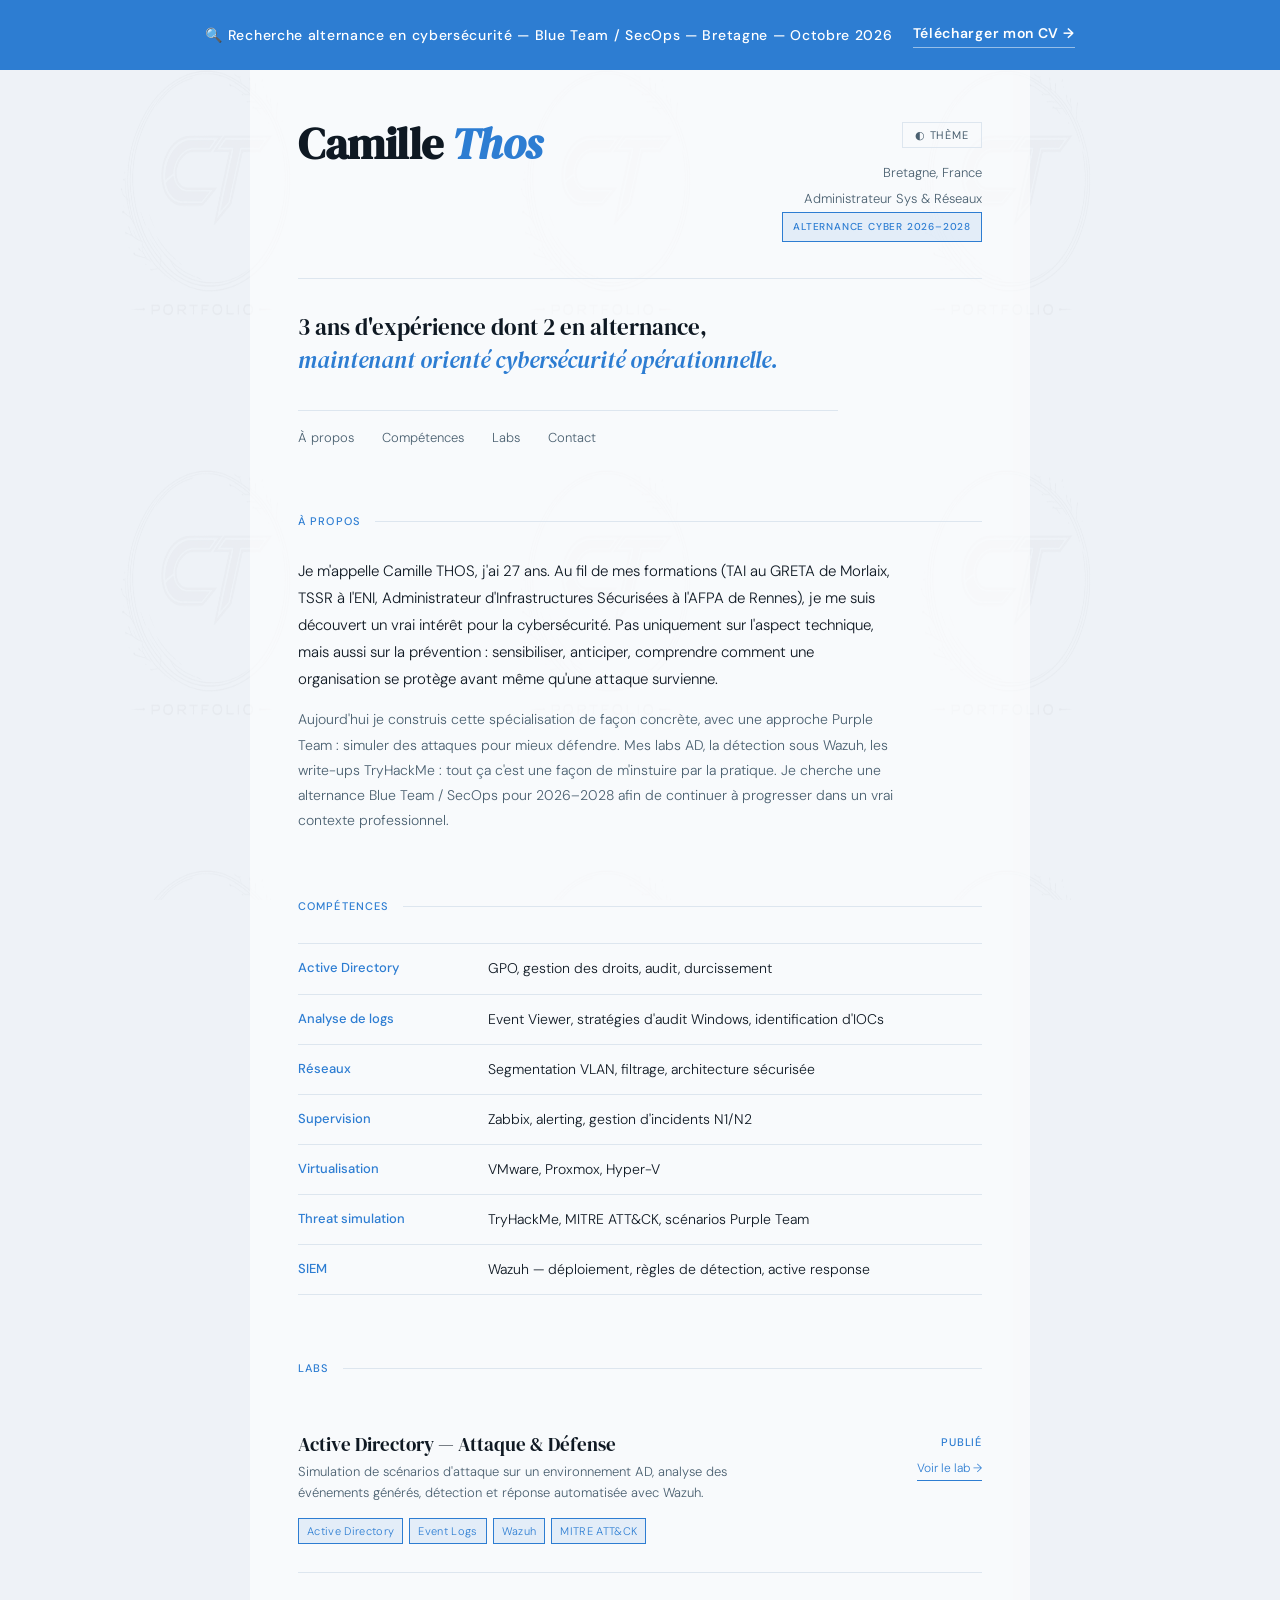
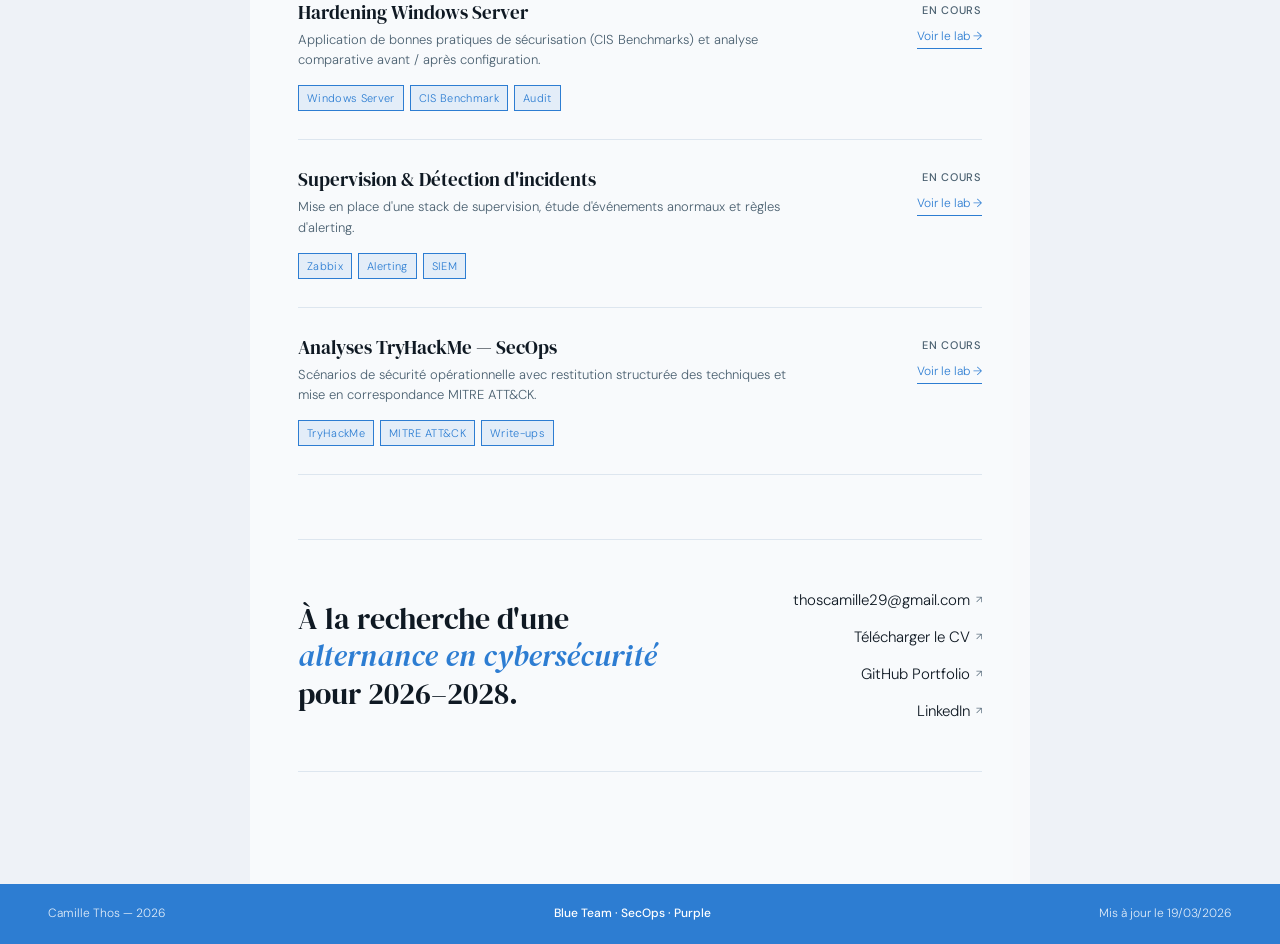
==== commit daac93ec: "Update index.html" ====
--- a/index.html
+++ b/index.html
@@ -45,8 +45,8 @@
   <section id="apropos">
     <div class="section-label">À propos</div>
     <div class="about-body">
-      <p>Je m&apos;appelle Camille THOS, j&apos;ai 27 ans. Au fil de mes formations (TAI au GRETA de Morlaix, TSSR à l&apos;ENI, puis Administrateur d&apos;Infrastructures Sécurisées à l&apos;AFPA de Rennes), je me suis découvert un vrai intérêt pour la cybersécurité. Pas uniquement sur l&apos;aspect technique, mais aussi sur la prévention : sensibiliser, anticiper, comprendre comment une organisation se protège avant même qu&apos;une attaque survienne.</p>
-      <p>Aujourd&apos;hui je construis cette spécialisation de façon concrète, avec une approche Purple Team : simuler des attaques pour mieux défendre. Mes labs AD, la détection sous Wazuh, les write-ups TryHackMe : tout ça c&apos;est une façon de s'instruire par la pratique. Je cherche une alternance Blue Team / SecOps pour 2026&ndash;2028 afin de continuer à progresser dans un vrai contexte professionnel.</p>
+      <p>Je m&apos;appelle Camille THOS, j&apos;ai 27 ans. Au fil de mes formations (TAI au GRETA de Morlaix, TSSR à l&apos;ENI, Administrateur d&apos;Infrastructures Sécurisées à l&apos;AFPA de Rennes), je me suis découvert un vrai intérêt pour la cybersécurité. Pas uniquement sur l&apos;aspect technique, mais aussi sur la prévention : sensibiliser, anticiper, comprendre comment une organisation se protège avant même qu&apos;une attaque survienne.</p>
+      <p>Aujourd&apos;hui je construis cette spécialisation de façon concrète, avec une approche Purple Team : simuler des attaques pour mieux défendre. Mes labs AD, la détection sous Wazuh, les write-ups TryHackMe : tout ça c&apos;est une façon de m'instuire par la pratique. Je cherche une alternance Blue Team / SecOps pour 2026&ndash;2028 afin de continuer à progresser dans un vrai contexte professionnel.</p>
     </div>
   </section>
 
@@ -141,7 +141,7 @@
         pour 2026&ndash;2028.
       </div>
       <div class="contact-links">
-        <a class="clink" href="/cdn-cgi/l/email-protection#f5819d9a869694989c999990c7ccb59298949c99db969a98"><span class="__cf_email__" data-cfemail="2d5945425e4e4c40444141481f146d4a404c4441034e4240">[email&#160;protected]</span></a>
+        <a class="clink" href="mailto:thoscamille29@gmail.com">thoscamille29@gmail.com</a>
         <a class="clink" href="CV_THOS_CAMILLE.pdf" target="_blank">Télécharger le CV</a>
         <a class="clink" href="https://github.com/camille-thos/Cyber-Portfolio" target="_blank">GitHub Portfolio</a>
         <a class="clink" href="https://www.linkedin.com/in/camille-thos" target="_blank">LinkedIn</a>
@@ -149,16 +149,36 @@
     </div>
   </section>
 
-<script data-cfasync="false" src="/cdn-cgi/scripts/5c5dd728/cloudflare-static/email-decode.min.js"></script><script>
-  
+</div>
 
-  function toggleTheme() {
-    const html = document.documentElement;
-    const next = html.getAttribute('data-theme') === 'dark' ? '
 <footer>
   <span>Camille Thos &mdash; 2026</span>
   <span class="footer-accent">Blue Team &middot; SecOps &middot; Purple</span>
-  <span>Mis &agrave; jour le 19/03/2026</span>
+  <span>Mis à jour le 19/03/2026</span>
 </footer>
+
+<script>
+  function toggleTheme() {
+    const html = document.documentElement;
+    const next = html.getAttribute('data-theme') === 'dark' ? 'light' : 'dark';
+    html.setAttribute('data-theme', next);
+    localStorage.setItem('theme', next);
+  }
+  const saved = localStorage.getItem('theme');
+  if (saved) document.documentElement.setAttribute('data-theme', saved);
+
+  // Accordéon (lab pages only, no-op on index)
+  document.querySelectorAll('.accordion-trigger').forEach(btn => {
+    btn.addEventListener('click', () => {
+      const item = btn.parentElement;
+      const isOpen = item.classList.contains('open');
+      document.querySelectorAll('.accordion-item').forEach(i => i.classList.remove('open'));
+      if (!isOpen) {
+        item.classList.add('open');
+        setTimeout(() => item.scrollIntoView({ behavior: 'smooth', block: 'start' }), 50);
+      }
+    });
+  });
+</script>
 </body>
 </html>
--- a/style.css
+++ b/style.css
@@ -23,6 +23,15 @@
 html, body { overflow-x: hidden; }
 html { scroll-behavior: smooth; background: var(--accent); }
 
+body {
+  background: var(--white);
+  color: var(--black);
+  font-family: var(--sans);
+  font-weight: 300;
+  font-size: 15px;
+  line-height: 1.65;
+  transition: background 0.2s, color 0.2s;
+}
 
 /* ── FILIGRANE ── */
 body::before {
@@ -42,18 +51,7 @@
   z-index: 1;
 }
 
-body {
-  background: var(--white);
-  color: var(--black);
-  font-family: var(--sans);
-  font-weight: 300;
-  font-size: 15px;
-  line-height: 1.65;
-  transition: background 0.2s, color 0.2s;
-  padding-bottom: 0;
-  margin-bottom: 0;
-}
-
+/* ── CONTAINER ── */
 .container {
   max-width: 780px;
   margin: 0 auto;
@@ -79,6 +77,8 @@
   justify-content: center;
   gap: 20px;
   flex-wrap: wrap;
+  position: relative;
+  z-index: 2;
 }
 .banner a {
   color: #fff;
@@ -148,7 +148,7 @@
 nav a { color: var(--gray); text-decoration: none; transition: color 0.15s; }
 nav a:hover, nav a.active { color: var(--accent); }
 
-/* ── SECTION LABEL ── */
+/* ── SECTIONS ── */
 section { margin-bottom: 64px; }
 
 .section-label {
@@ -176,7 +176,7 @@
 .skills-table td { padding: 13px 0; vertical-align: top; font-size: 14px; color: var(--black); }
 .skills-table td:first-child { width: 190px; color: var(--accent); font-size: 13px; font-weight: 500; padding-right: 20px; }
 
-/* ── LABS (index) ── */
+/* ── LABS INDEX ── */
 .lab {
   padding: 28px 0;
   border-bottom: 1px solid var(--light);
@@ -271,7 +271,7 @@
 /* ── FOOTER ── */
 footer {
   background: var(--accent);
-  color: rgba(255,255,255,0.75);
+  color: rgba(255,255,255,0.85);
   padding: 20px 48px;
   font-size: 12px;
   display: flex;
@@ -279,15 +279,11 @@
   align-items: center;
   flex-wrap: wrap;
   gap: 8px;
-}
-
-body::after {
-  content: none;
-}
-footer span { color: rgba(255,255,255,0.75); }
+  position: relative;
+  z-index: 2;
+  width: 100%;
+}
 footer .footer-accent { color: #fff; font-weight: 500; }
-
-
 
 @media (max-width: 580px) {
   .header-top { flex-direction: column; gap: 20px; }
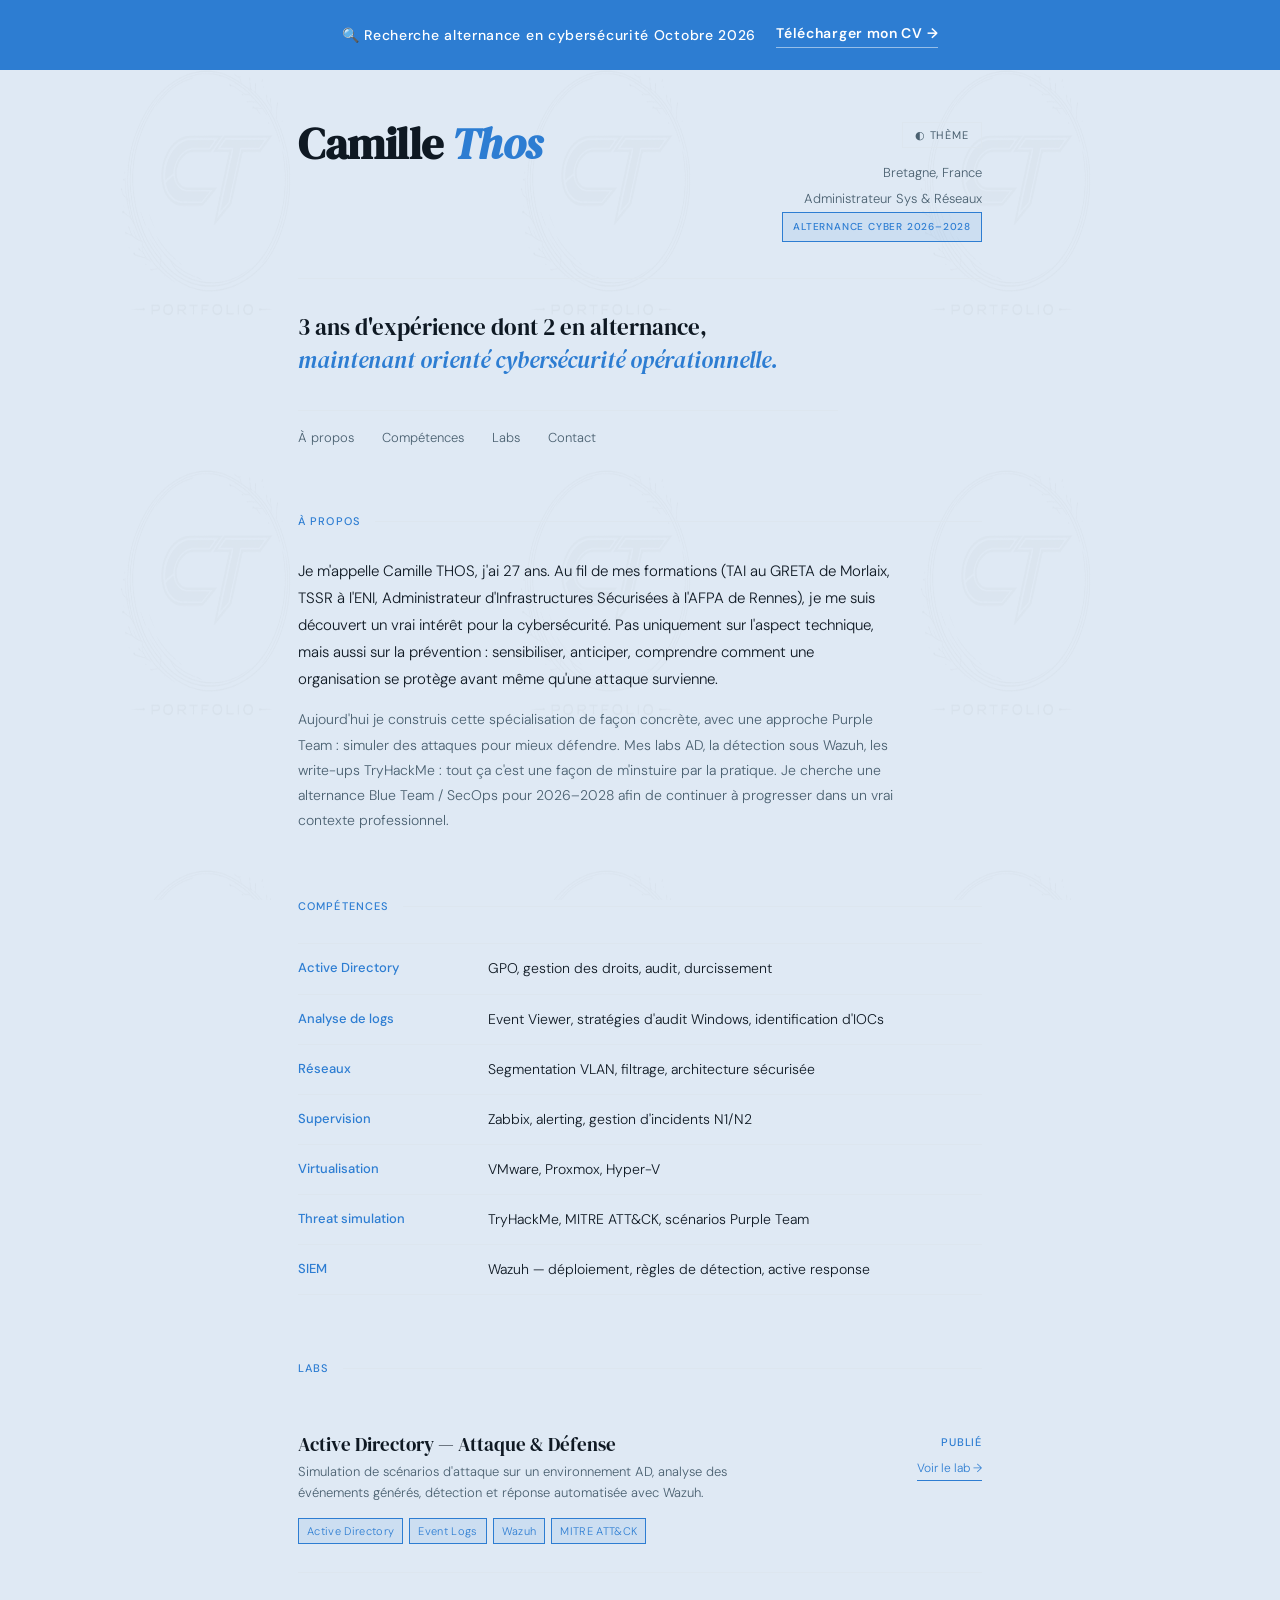
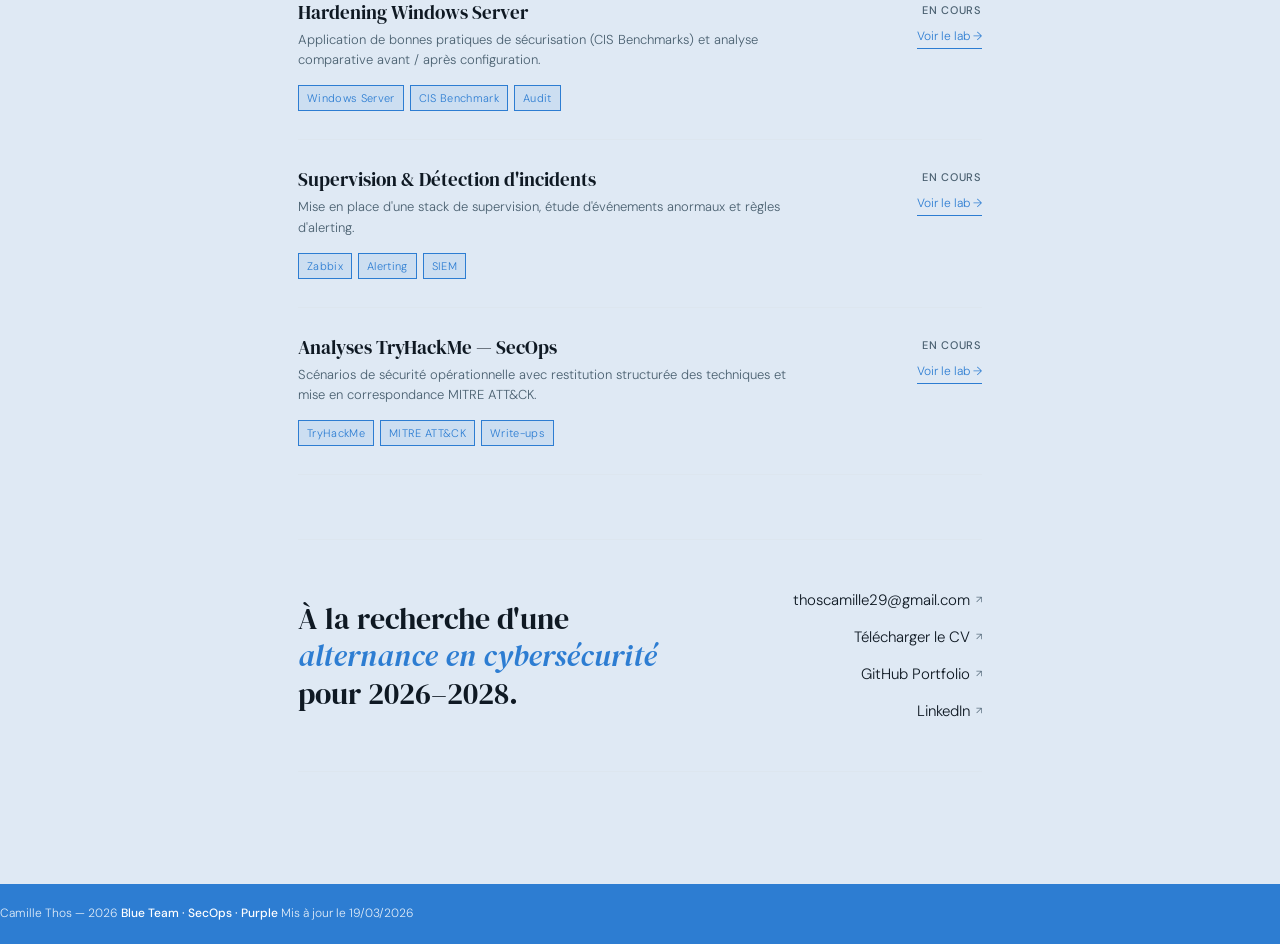
==== commit 942cc127: "Update index.html" ====
--- a/index.html
+++ b/index.html
@@ -10,7 +10,7 @@
 <body>
 
 <div class="banner">
-  &#128269; Recherche alternance en cybersécurité — Blue Team / SecOps — Bretagne — Octobre 2026
+  &#128269; Recherche alternance en cybersécurité Octobre 2026
   <a href="CV_THOS_CAMILLE.pdf" target="_blank">Télécharger mon CV →</a>
 </div>
 
--- a/style.css
+++ b/style.css
@@ -24,13 +24,17 @@
 html { scroll-behavior: smooth; background: var(--accent); }
 
 body {
-  background: var(--white);
+  background: rgba(238,242,247,0.92);
   color: var(--black);
   font-family: var(--sans);
   font-weight: 300;
   font-size: 15px;
   line-height: 1.65;
   transition: background 0.2s, color 0.2s;
+}
+
+[data-theme="dark"] body {
+  background: rgba(11,21,32,0.92);
 }
 
 /* ── FILIGRANE ── */
@@ -56,11 +60,6 @@
   max-width: 780px;
   margin: 0 auto;
   padding: 0 48px 48px;
-  background: rgba(255,255,255,0.60);
-}
-
-[data-theme="dark"] .container {
-  background: rgba(11,21,32,0.70);
 }
 
 /* ── BANNER ── */
@@ -272,17 +271,24 @@
 footer {
   background: var(--accent);
   color: rgba(255,255,255,0.85);
-  padding: 20px 48px;
+  padding: 20px 0;
   font-size: 12px;
+  position: relative;
+  z-index: 2;
+  width: 100%;
+}
+
+footer .footer-inner {
+  max-width: 780px;
+  margin: 0 auto;
+  padding: 0 48px;
   display: flex;
   justify-content: space-between;
   align-items: center;
   flex-wrap: wrap;
   gap: 8px;
-  position: relative;
-  z-index: 2;
-  width: 100%;
-}
+}
+
 footer .footer-accent { color: #fff; font-weight: 500; }
 
 @media (max-width: 580px) {
@@ -297,3 +303,33 @@
   .accordion-body { padding-left: 0; }
   footer { padding: 20px 24px; }
 }
+
+/* ── LIGHTBOX ── */
+.lightbox-overlay {
+  visibility: hidden;
+  opacity: 0;
+  position: fixed;
+  inset: 0;
+  background: rgba(0,0,0,0.88);
+  z-index: 9999;
+  cursor: zoom-out;
+  display: flex;
+  align-items: center;
+  justify-content: center;
+  transition: opacity 0.2s, visibility 0.2s;
+}
+.lightbox-overlay.active {
+  visibility: visible;
+  opacity: 1;
+}
+.lightbox-overlay img {
+  max-width: 90vw;
+  max-height: 90vh;
+  object-fit: contain;
+  box-shadow: 0 0 60px rgba(0,0,0,0.8);
+}
+.lab-img {
+  cursor: zoom-in;
+  transition: opacity 0.15s;
+}
+.lab-img:hover { opacity: 0.82; }
